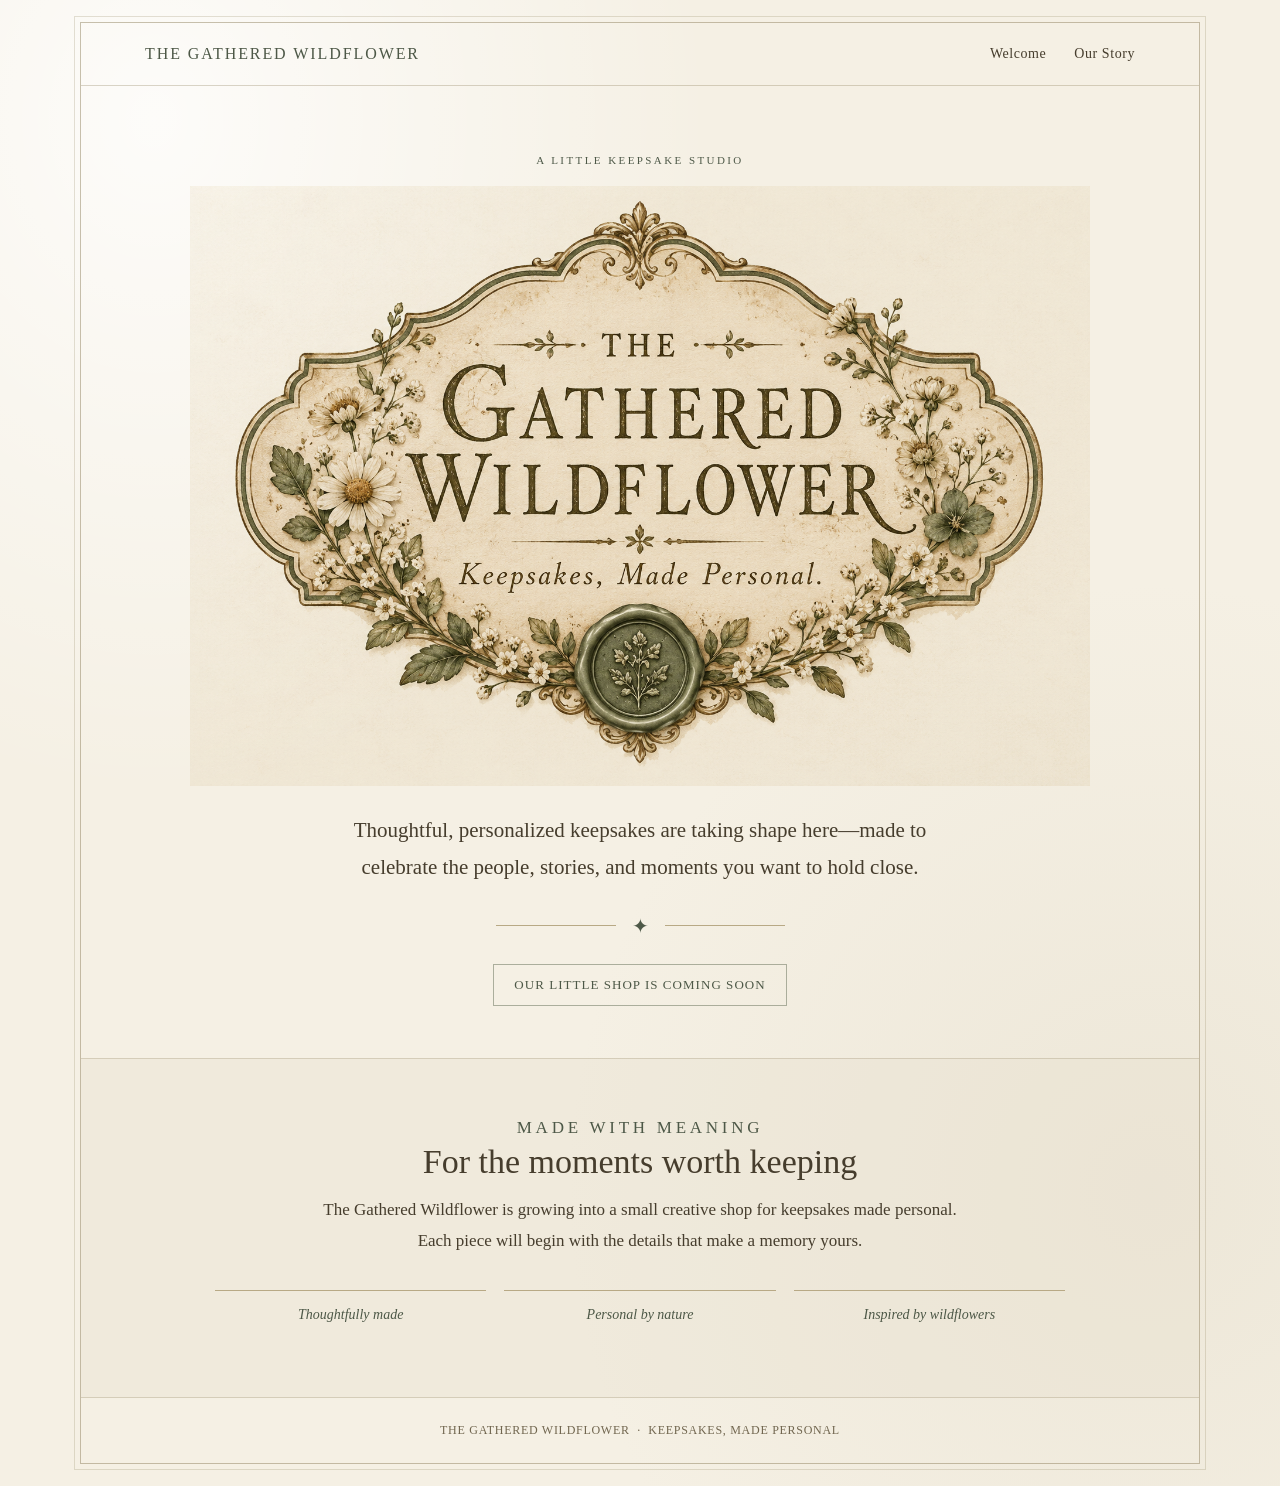
==== index.html @ 19c7254b "Add the homepage and main logo" ====
<!doctype html>
<html lang="en">
<head>
  <meta charset="utf-8">
  <meta name="viewport" content="width=device-width, initial-scale=1">
  <meta name="theme-color" content="#f5f0e4">
  <meta name="description" content="The Gathered Wildflower — personalized keepsakes, made with care for the moments worth keeping.">
  <title>The Gathered Wildflower | Keepsakes, Made Personal</title>
  <style>
    :root { --paper:#f5f0e4; --ink:#463d2d; --sage:#77806a; --sage-dark:#4d5847; --line:#b8a985; --pale:#e9e1d0; }
    * { box-sizing:border-box; }
    html { scroll-behavior:smooth; }
    body { margin:0; color:var(--ink); background:radial-gradient(ellipse at 12% 8%,rgba(255,255,255,.8),transparent 35%),radial-gradient(ellipse at 90% 80%,rgba(216,207,184,.28),transparent 36%),var(--paper); font-family:Georgia,'Times New Roman',serif; }
    .page { min-height:100vh; padding:22px; }
    .frame { position:relative; max-width:1120px; margin:0 auto; border:1px solid rgba(133,117,80,.45); outline:1px solid rgba(133,117,80,.22); outline-offset:5px; }
    header { display:flex; align-items:center; justify-content:space-between; gap:20px; padding:22px clamp(20px,5vw,64px); border-bottom:1px solid rgba(133,117,80,.3); }
    .wordmark { font-size:16px; letter-spacing:.12em; text-transform:uppercase; color:var(--sage-dark); text-decoration:none; }
    nav { display:flex; gap:28px; font-size:14px; letter-spacing:.04em; }
    nav a { color:var(--ink); text-decoration:none; }
    nav a:hover { color:var(--sage-dark); text-decoration:underline; text-underline-offset:4px; }
    main { overflow:hidden; }
    .hero { text-align:center; padding:clamp(34px,6vw,68px) clamp(18px,5vw,64px) 52px; }
    .eyebrow { margin:0 0 20px; color:var(--sage-dark); text-transform:uppercase; letter-spacing:.22em; font-size:11px; }
    .logo { display:block; width:min(100%,900px); height:auto; margin:0 auto; mix-blend-mode:multiply; }
    .intro { max-width:650px; margin:26px auto 0; font-size:clamp(17px,2vw,21px); line-height:1.75; }
    .divider { display:flex; align-items:center; justify-content:center; gap:16px; margin:28px auto 0; color:var(--sage-dark); font-size:20px; }
    .divider:before,.divider:after { content:''; width:min(120px,18vw); height:1px; background:var(--line); }
    .notice { display:inline-block; margin-top:26px; padding:12px 20px; border:1px solid rgba(119,128,106,.58); color:var(--sage-dark); font-size:13px; letter-spacing:.08em; text-transform:uppercase; }
    .story { background:rgba(232,224,207,.42); border-top:1px solid rgba(133,117,80,.25); border-bottom:1px solid rgba(133,117,80,.25); padding:54px 24px 58px; text-align:center; }
    .story h2 { margin:0 0 14px; font-size:clamp(25px,3vw,34px); font-weight:400; }
    .story p { max-width:660px; margin:0 auto; font-size:17px; line-height:1.8; }
    .values { display:grid; grid-template-columns:repeat(3,1fr); max-width:850px; margin:34px auto 0; gap:18px; }
    .value { padding:16px 12px; color:var(--sage-dark); border-top:1px solid var(--line); font-size:14px; font-style:italic; }
    footer { padding:25px 20px; text-align:center; color:#71664f; font-size:12px; letter-spacing:.06em; }
    @media(max-width:640px) { .page{padding:10px}.frame{outline-offset:3px} header{padding:17px 16px;flex-direction:column;gap:12px}nav{gap:20px;font-size:13px}.hero{padding:31px 14px 40px}.intro{font-size:17px}.story{padding:42px 20px}.values{grid-template-columns:1fr;gap:4px;margin-top:20px}.value{padding:11px} }
  </style>
</head>
<body>
  <div class="page"><div class="frame">
    <header>
      <a class="wordmark" href="#top">The Gathered Wildflower</a>
      <nav aria-label="Main navigation"><a href="#top">Welcome</a><a href="#story">Our Story</a></nav>
    </header>
    <main id="top">
      <section class="hero" aria-labelledby="welcome-title">
        <p class="eyebrow">A little keepsake studio</p>
        <img class="logo" src="main-logo.png" alt="The Gathered Wildflower — Keepsakes, Made Personal">
        <h1 id="welcome-title" style="position:absolute;width:1px;height:1px;padding:0;margin:-1px;overflow:hidden;clip:rect(0,0,0,0);white-space:nowrap;border:0">The Gathered Wildflower</h1>
        <p class="intro">Thoughtful, personalized keepsakes are taking shape here—made to celebrate the people, stories, and moments you want to hold close.</p>
        <div class="divider" aria-hidden="true">✦</div>
        <div class="notice">Our little shop is coming soon</div>
      </section>
      <section class="story" id="story">
        <p class="eyebrow">Made with meaning</p>
        <h2>For the moments worth keeping</h2>
        <p>The Gathered Wildflower is growing into a small creative shop for keepsakes made personal. Each piece will begin with the details that make a memory yours.</p>
        <div class="values" aria-label="Our values"><div class="value">Thoughtfully made</div><div class="value">Personal by nature</div><div class="value">Inspired by wildflowers</div></div>
      </section>
    </main>
    <footer>THE GATHERED WILDFLOWER &nbsp;·&nbsp; KEEPSAKES, MADE PERSONAL</footer>
  </div></div>
</body>
</html>
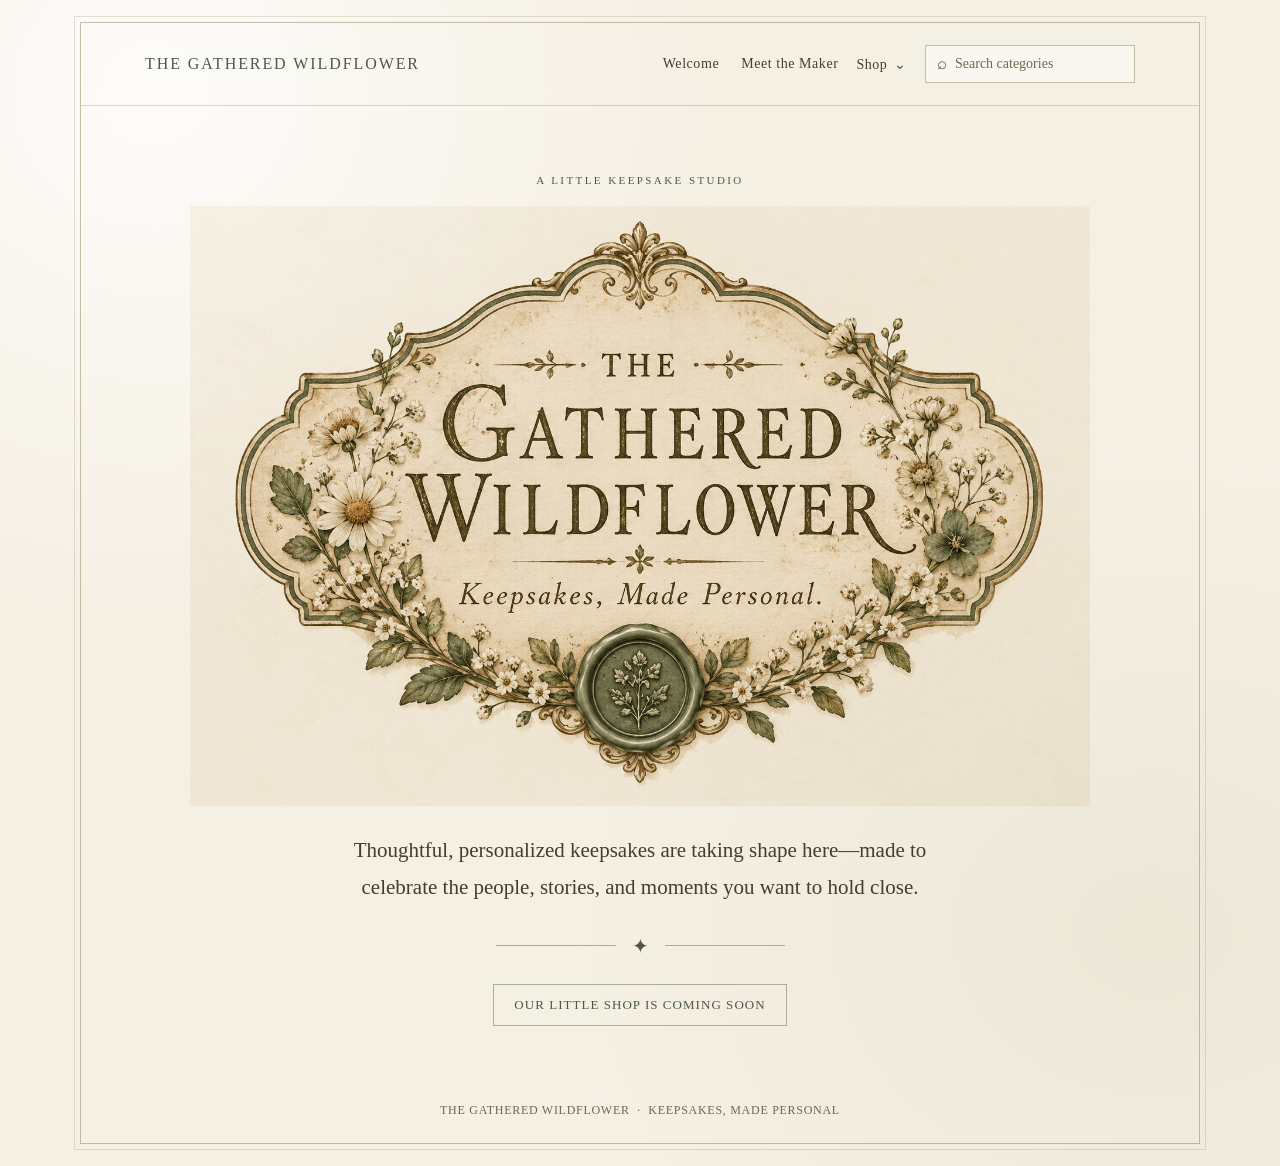
==== commit 90716073: "Add Meet the Maker page and shop navigation Move Taleese’s story to its own page, add the edited hea" ====
--- a/index.html
+++ b/index.html
@@ -6,40 +6,40 @@
   <meta name="theme-color" content="#f5f0e4">
   <meta name="description" content="The Gathered Wildflower — personalized keepsakes, made with care for the moments worth keeping.">
   <title>The Gathered Wildflower | Keepsakes, Made Personal</title>
-  <style>
-    :root { --paper:#f5f0e4; --ink:#463d2d; --sage:#77806a; --sage-dark:#4d5847; --line:#b8a985; --pale:#e9e1d0; }
-    * { box-sizing:border-box; }
-    html { scroll-behavior:smooth; }
-    body { margin:0; color:var(--ink); background:radial-gradient(ellipse at 12% 8%,rgba(255,255,255,.8),transparent 35%),radial-gradient(ellipse at 90% 80%,rgba(216,207,184,.28),transparent 36%),var(--paper); font-family:Georgia,'Times New Roman',serif; }
-    .page { min-height:100vh; padding:22px; }
-    .frame { position:relative; max-width:1120px; margin:0 auto; border:1px solid rgba(133,117,80,.45); outline:1px solid rgba(133,117,80,.22); outline-offset:5px; }
-    header { display:flex; align-items:center; justify-content:space-between; gap:20px; padding:22px clamp(20px,5vw,64px); border-bottom:1px solid rgba(133,117,80,.3); }
-    .wordmark { font-size:16px; letter-spacing:.12em; text-transform:uppercase; color:var(--sage-dark); text-decoration:none; }
-    nav { display:flex; gap:28px; font-size:14px; letter-spacing:.04em; }
-    nav a { color:var(--ink); text-decoration:none; }
-    nav a:hover { color:var(--sage-dark); text-decoration:underline; text-underline-offset:4px; }
-    main { overflow:hidden; }
-    .hero { text-align:center; padding:clamp(34px,6vw,68px) clamp(18px,5vw,64px) 52px; }
-    .eyebrow { margin:0 0 20px; color:var(--sage-dark); text-transform:uppercase; letter-spacing:.22em; font-size:11px; }
-    .logo { display:block; width:min(100%,900px); height:auto; margin:0 auto; mix-blend-mode:multiply; }
-    .intro { max-width:650px; margin:26px auto 0; font-size:clamp(17px,2vw,21px); line-height:1.75; }
-    .divider { display:flex; align-items:center; justify-content:center; gap:16px; margin:28px auto 0; color:var(--sage-dark); font-size:20px; }
-    .divider:before,.divider:after { content:''; width:min(120px,18vw); height:1px; background:var(--line); }
-    .notice { display:inline-block; margin-top:26px; padding:12px 20px; border:1px solid rgba(119,128,106,.58); color:var(--sage-dark); font-size:13px; letter-spacing:.08em; text-transform:uppercase; }
-    .story { background:rgba(232,224,207,.42); border-top:1px solid rgba(133,117,80,.25); border-bottom:1px solid rgba(133,117,80,.25); padding:54px 24px 58px; text-align:center; }
-    .story h2 { margin:0 0 14px; font-size:clamp(25px,3vw,34px); font-weight:400; }
-    .story p { max-width:660px; margin:0 auto; font-size:17px; line-height:1.8; }
-    .values { display:grid; grid-template-columns:repeat(3,1fr); max-width:850px; margin:34px auto 0; gap:18px; }
-    .value { padding:16px 12px; color:var(--sage-dark); border-top:1px solid var(--line); font-size:14px; font-style:italic; }
-    footer { padding:25px 20px; text-align:center; color:#71664f; font-size:12px; letter-spacing:.06em; }
-    @media(max-width:640px) { .page{padding:10px}.frame{outline-offset:3px} header{padding:17px 16px;flex-direction:column;gap:12px}nav{gap:20px;font-size:13px}.hero{padding:31px 14px 40px}.intro{font-size:17px}.story{padding:42px 20px}.values{grid-template-columns:1fr;gap:4px;margin-top:20px}.value{padding:11px} }
-  </style>
+  <link rel="stylesheet" href="styles.css">
 </head>
 <body>
   <div class="page"><div class="frame">
     <header>
       <a class="wordmark" href="#top">The Gathered Wildflower</a>
-      <nav aria-label="Main navigation"><a href="#top">Welcome</a><a href="#story">Our Story</a></nav>
+      <div class="header-tools">
+        <nav aria-label="Main navigation"><a href="#top">Welcome</a><a href="meet-the-maker.html">Meet the Maker</a></nav>
+        <details class="shop-menu" id="shop-menu">
+          <summary>Shop</summary>
+          <div class="shop-dropdown">
+            <div class="shop-groups" id="shop-groups">
+              <section class="shop-group">
+                <h2>Apparel</h2>
+                <ul><li class="shop-option">T-shirts</li><li class="shop-option">Hoodies</li><li class="shop-option">Sweatshirts</li><li class="shop-option">Long-sleeve T-shirts</li></ul>
+              </section>
+              <section class="shop-group">
+                <h2>Invitations</h2>
+                <ul><li class="shop-option">Printed</li><li class="shop-option">Digital</li></ul>
+              </section>
+              <section class="shop-group">
+                <h2>Bags</h2>
+                <ul><li class="shop-option">Backpacks</li><li class="shop-option">Totes</li></ul>
+              </section>
+              <section class="shop-group">
+                <h2>Stickers</h2>
+                <ul><li class="shop-option">Vinyl</li><li class="shop-option">Decals</li><li class="shop-option">Personal Stickers</li></ul>
+              </section>
+            </div>
+            <p class="no-results" id="no-results" aria-live="polite" hidden>No matching categories yet.</p>
+          </div>
+        </details>
+        <label class="search-box"><span aria-hidden="true">⌕</span><input id="shop-search" type="search" placeholder="Search categories" aria-label="Search shop categories"></label>
+      </div>
     </header>
     <main id="top">
       <section class="hero" aria-labelledby="welcome-title">
@@ -50,14 +50,9 @@
         <div class="divider" aria-hidden="true">✦</div>
         <div class="notice">Our little shop is coming soon</div>
       </section>
-      <section class="story" id="story">
-        <p class="eyebrow">Made with meaning</p>
-        <h2>For the moments worth keeping</h2>
-        <p>The Gathered Wildflower is growing into a small creative shop for keepsakes made personal. Each piece will begin with the details that make a memory yours.</p>
-        <div class="values" aria-label="Our values"><div class="value">Thoughtfully made</div><div class="value">Personal by nature</div><div class="value">Inspired by wildflowers</div></div>
-      </section>
     </main>
     <footer>THE GATHERED WILDFLOWER &nbsp;·&nbsp; KEEPSAKES, MADE PERSONAL</footer>
   </div></div>
+  <script src="site.js" defer></script>
 </body>
-</html>
+</html>
--- a/styles.css
+++ b/styles.css
@@ -0,0 +1,48 @@
+    :root { --paper:#f5f0e4; --ink:#463d2d; --sage:#77806a; --sage-dark:#4d5847; --line:#b8a985; --pale:#e9e1d0; }
+    * { box-sizing:border-box; }
+    html { scroll-behavior:smooth; }
+    body { margin:0; color:var(--ink); background:radial-gradient(ellipse at 12% 8%,rgba(255,255,255,.8),transparent 35%),radial-gradient(ellipse at 90% 80%,rgba(216,207,184,.28),transparent 36%),var(--paper); font-family:Georgia,'Times New Roman',serif; }
+    .page { min-height:100vh; padding:22px; }
+    .frame { position:relative; max-width:1120px; margin:0 auto; border:1px solid rgba(133,117,80,.45); outline:1px solid rgba(133,117,80,.22); outline-offset:5px; }
+    header { display:flex; align-items:center; justify-content:space-between; gap:20px; padding:22px clamp(20px,5vw,64px); border-bottom:1px solid rgba(133,117,80,.3); }
+    .wordmark { font-size:16px; letter-spacing:.12em; text-transform:uppercase; color:var(--sage-dark); text-decoration:none; }
+    .header-tools { position:relative; display:flex; align-items:center; justify-content:flex-end; gap:18px; }
+    nav { display:flex; align-items:center; gap:22px; font-size:14px; letter-spacing:.04em; }
+    nav a { color:var(--ink); text-decoration:none; }
+    nav a:hover { color:var(--sage-dark); text-decoration:underline; text-underline-offset:4px; }
+    .shop-menu { font-size:14px; letter-spacing:.04em; }
+    .shop-menu summary { list-style:none; cursor:pointer; color:var(--ink); }
+    .shop-menu summary::-webkit-details-marker { display:none; }
+    .shop-menu summary:after { content:'⌄'; display:inline-block; margin-left:7px; color:var(--sage-dark); transition:transform .18s ease; }
+    .shop-menu[open] summary:after { transform:rotate(180deg); }
+    .shop-dropdown { position:absolute; z-index:5; top:calc(100% + 16px); right:0; width:min(660px,calc(100vw - 40px)); padding:22px; border:1px solid rgba(133,117,80,.45); background:var(--paper); box-shadow:0 12px 28px rgba(70,61,45,.14); }
+    .shop-groups { display:grid; grid-template-columns:repeat(2,minmax(0,1fr)); gap:18px 28px; }
+    .shop-group h2 { margin:0 0 8px; color:var(--sage-dark); font-size:16px; font-weight:400; }
+    .shop-group ul { margin:0; padding:0; list-style:none; }
+    .shop-option { padding:4px 0; color:var(--ink); font-size:14px; line-height:1.5; }
+    .no-results { margin:14px 0 0; color:#71664f; font-size:14px; }
+    .search-box { display:flex; align-items:center; gap:8px; width:210px; padding:0 11px; border:1px solid rgba(133,117,80,.45); background:rgba(255,255,255,.45); color:var(--sage-dark); }
+    .search-box span { font-size:17px; }
+    .search-box input { width:100%; min-width:0; padding:10px 0; border:0; outline:0; background:transparent; color:var(--ink); font:14px Georgia,'Times New Roman',serif; }
+    .search-box input::placeholder { color:#71664f; opacity:1; }
+    main { overflow:hidden; }
+    .hero { text-align:center; padding:clamp(34px,6vw,68px) clamp(18px,5vw,64px) 52px; }
+    .eyebrow { margin:0 0 20px; color:var(--sage-dark); text-transform:uppercase; letter-spacing:.22em; font-size:11px; }
+    .logo { display:block; width:min(100%,900px); height:auto; margin:0 auto; mix-blend-mode:multiply; }
+    .intro { max-width:650px; margin:26px auto 0; font-size:clamp(17px,2vw,21px); line-height:1.75; }
+    .divider { display:flex; align-items:center; justify-content:center; gap:16px; margin:28px auto 0; color:var(--sage-dark); font-size:20px; }
+    .divider:before,.divider:after { content:''; width:min(120px,18vw); height:1px; background:var(--line); }
+    .notice { display:inline-block; margin-top:26px; padding:12px 20px; border:1px solid rgba(119,128,106,.58); color:var(--sage-dark); font-size:13px; letter-spacing:.08em; text-transform:uppercase; }
+    .story { background:rgba(232,224,207,.42); border-top:1px solid rgba(133,117,80,.25); border-bottom:1px solid rgba(133,117,80,.25); padding:54px 24px 58px; }
+    .story .eyebrow,.story h1 { text-align:center; }
+    .story h1 { margin:0 0 24px; font-size:clamp(25px,3vw,34px); font-weight:400; }
+    .maker-intro { display:grid; grid-template-columns:220px minmax(0,1fr); align-items:center; gap:30px; max-width:700px; margin:0 auto 30px; }
+    .maker-photo { display:block; width:100%; aspect-ratio:3/4; object-fit:cover; object-position:center 28%; border:1px solid rgba(133,117,80,.55); box-shadow:8px 8px 0 rgba(119,128,106,.14); }
+    .maker-lead { margin:0; font-size:20px; line-height:1.75; }
+    .story-copy { max-width:700px; margin:0 auto; }
+    .story-copy p { margin:0 0 18px; font-size:17px; line-height:1.8; }
+    .story-copy p:last-child { margin-bottom:0; }
+    .signature { color:var(--sage-dark); font-style:italic; }
+    footer { padding:25px 20px; text-align:center; color:#71664f; font-size:12px; letter-spacing:.06em; }
+    @media(max-width:900px) { header{flex-wrap:wrap}.header-tools{flex:1 1 100%;justify-content:center} }
+    @media(max-width:640px) { .page{padding:10px}.frame{outline-offset:3px} header{padding:17px 16px;flex-direction:column;gap:14px}.header-tools{width:100%;flex-wrap:wrap;gap:14px}nav{gap:18px;font-size:13px}.search-box{flex:1 1 180px;width:auto}.shop-dropdown{left:50%;right:auto;transform:translateX(-50%);padding:18px}.shop-groups{gap:16px}.shop-group h2{font-size:15px}.shop-option{font-size:13px}.hero{padding:31px 14px 40px}.intro{font-size:17px}.story{padding:42px 20px}.maker-intro{grid-template-columns:1fr;gap:22px}.maker-photo{width:min(220px,75%);margin:0 auto}.maker-lead{text-align:center} }
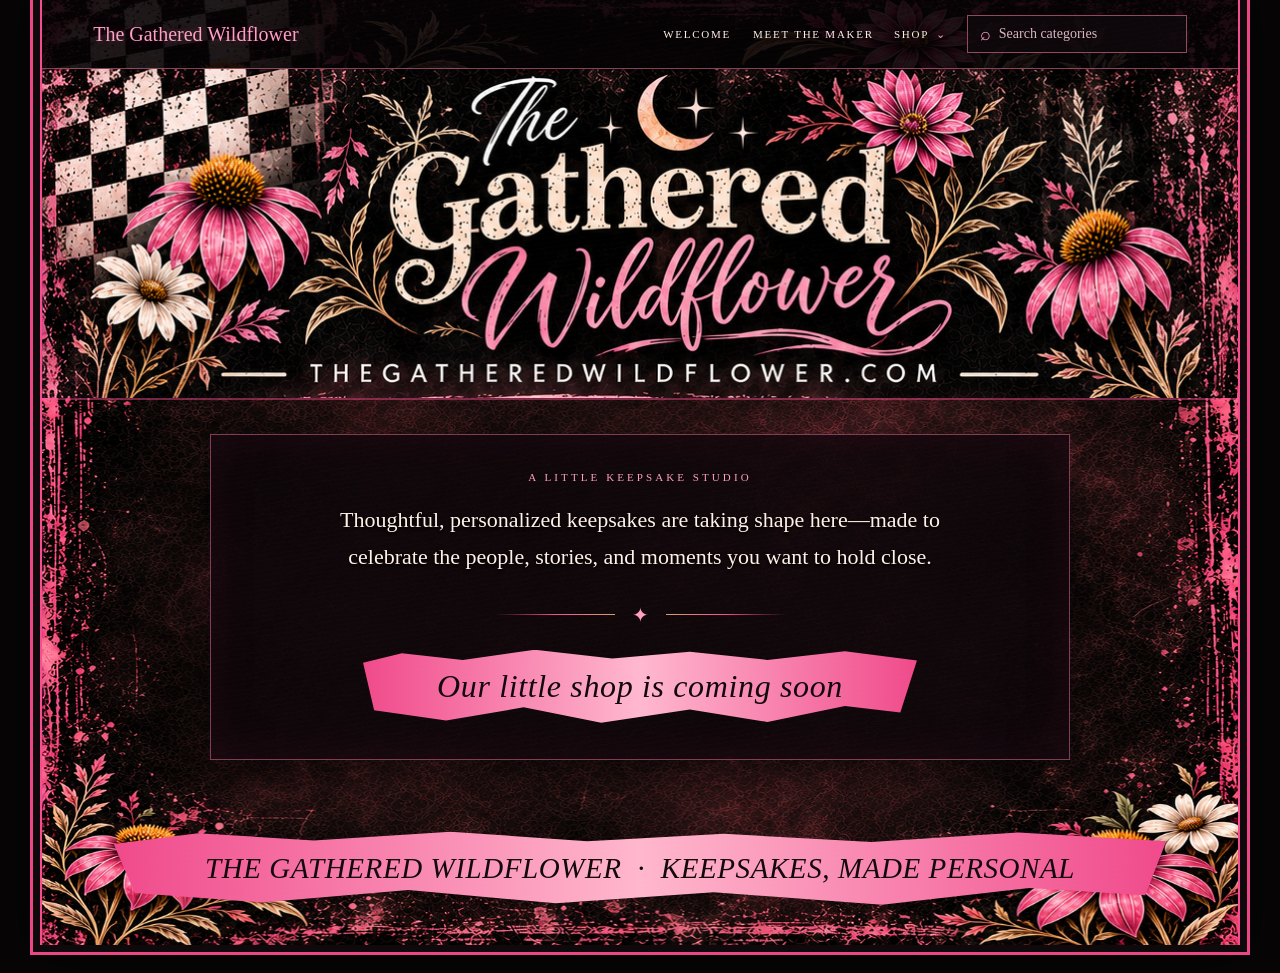
==== commit e26fc540: "Apply flyer-inspired redesign across the website Restyle the homepage and Meet the Maker page with t" ====
--- a/index.html
+++ b/index.html
@@ -3,7 +3,7 @@
 <head>
   <meta charset="utf-8">
   <meta name="viewport" content="width=device-width, initial-scale=1">
-  <meta name="theme-color" content="#f5f0e4">
+  <meta name="theme-color" content="#090608">
   <meta name="description" content="The Gathered Wildflower — personalized keepsakes, made with care for the moments worth keeping.">
   <title>The Gathered Wildflower | Keepsakes, Made Personal</title>
   <link rel="stylesheet" href="styles.css">
@@ -43,12 +43,14 @@
     </header>
     <main id="top">
       <section class="hero" aria-labelledby="welcome-title">
-        <p class="eyebrow">A little keepsake studio</p>
-        <img class="logo" src="main-logo.png" alt="The Gathered Wildflower — Keepsakes, Made Personal">
+        <img class="logo" src="flyer-wordmark.png" alt="The Gathered Wildflower — Keepsakes, Made Personal">
         <h1 id="welcome-title" style="position:absolute;width:1px;height:1px;padding:0;margin:-1px;overflow:hidden;clip:rect(0,0,0,0);white-space:nowrap;border:0">The Gathered Wildflower</h1>
-        <p class="intro">Thoughtful, personalized keepsakes are taking shape here—made to celebrate the people, stories, and moments you want to hold close.</p>
-        <div class="divider" aria-hidden="true">✦</div>
-        <div class="notice">Our little shop is coming soon</div>
+        <div class="hero-copy">
+          <p class="eyebrow">A little keepsake studio</p>
+          <p class="intro">Thoughtful, personalized keepsakes are taking shape here—made to celebrate the people, stories, and moments you want to hold close.</p>
+          <div class="divider" aria-hidden="true">✦</div>
+          <div class="notice">Our little shop is coming soon</div>
+        </div>
       </section>
     </main>
     <footer>THE GATHERED WILDFLOWER &nbsp;·&nbsp; KEEPSAKES, MADE PERSONAL</footer>
--- a/styles.css
+++ b/styles.css
@@ -1,48 +1,91 @@
-    :root { --paper:#f5f0e4; --ink:#463d2d; --sage:#77806a; --sage-dark:#4d5847; --line:#b8a985; --pale:#e9e1d0; }
-    * { box-sizing:border-box; }
-    html { scroll-behavior:smooth; }
-    body { margin:0; color:var(--ink); background:radial-gradient(ellipse at 12% 8%,rgba(255,255,255,.8),transparent 35%),radial-gradient(ellipse at 90% 80%,rgba(216,207,184,.28),transparent 36%),var(--paper); font-family:Georgia,'Times New Roman',serif; }
-    .page { min-height:100vh; padding:22px; }
-    .frame { position:relative; max-width:1120px; margin:0 auto; border:1px solid rgba(133,117,80,.45); outline:1px solid rgba(133,117,80,.22); outline-offset:5px; }
-    header { display:flex; align-items:center; justify-content:space-between; gap:20px; padding:22px clamp(20px,5vw,64px); border-bottom:1px solid rgba(133,117,80,.3); }
-    .wordmark { font-size:16px; letter-spacing:.12em; text-transform:uppercase; color:var(--sage-dark); text-decoration:none; }
-    .header-tools { position:relative; display:flex; align-items:center; justify-content:flex-end; gap:18px; }
-    nav { display:flex; align-items:center; gap:22px; font-size:14px; letter-spacing:.04em; }
-    nav a { color:var(--ink); text-decoration:none; }
-    nav a:hover { color:var(--sage-dark); text-decoration:underline; text-underline-offset:4px; }
-    .shop-menu { font-size:14px; letter-spacing:.04em; }
-    .shop-menu summary { list-style:none; cursor:pointer; color:var(--ink); }
-    .shop-menu summary::-webkit-details-marker { display:none; }
-    .shop-menu summary:after { content:'⌄'; display:inline-block; margin-left:7px; color:var(--sage-dark); transition:transform .18s ease; }
-    .shop-menu[open] summary:after { transform:rotate(180deg); }
-    .shop-dropdown { position:absolute; z-index:5; top:calc(100% + 16px); right:0; width:min(660px,calc(100vw - 40px)); padding:22px; border:1px solid rgba(133,117,80,.45); background:var(--paper); box-shadow:0 12px 28px rgba(70,61,45,.14); }
-    .shop-groups { display:grid; grid-template-columns:repeat(2,minmax(0,1fr)); gap:18px 28px; }
-    .shop-group h2 { margin:0 0 8px; color:var(--sage-dark); font-size:16px; font-weight:400; }
-    .shop-group ul { margin:0; padding:0; list-style:none; }
-    .shop-option { padding:4px 0; color:var(--ink); font-size:14px; line-height:1.5; }
-    .no-results { margin:14px 0 0; color:#71664f; font-size:14px; }
-    .search-box { display:flex; align-items:center; gap:8px; width:210px; padding:0 11px; border:1px solid rgba(133,117,80,.45); background:rgba(255,255,255,.45); color:var(--sage-dark); }
-    .search-box span { font-size:17px; }
-    .search-box input { width:100%; min-width:0; padding:10px 0; border:0; outline:0; background:transparent; color:var(--ink); font:14px Georgia,'Times New Roman',serif; }
-    .search-box input::placeholder { color:#71664f; opacity:1; }
-    main { overflow:hidden; }
-    .hero { text-align:center; padding:clamp(34px,6vw,68px) clamp(18px,5vw,64px) 52px; }
-    .eyebrow { margin:0 0 20px; color:var(--sage-dark); text-transform:uppercase; letter-spacing:.22em; font-size:11px; }
-    .logo { display:block; width:min(100%,900px); height:auto; margin:0 auto; mix-blend-mode:multiply; }
-    .intro { max-width:650px; margin:26px auto 0; font-size:clamp(17px,2vw,21px); line-height:1.75; }
-    .divider { display:flex; align-items:center; justify-content:center; gap:16px; margin:28px auto 0; color:var(--sage-dark); font-size:20px; }
-    .divider:before,.divider:after { content:''; width:min(120px,18vw); height:1px; background:var(--line); }
-    .notice { display:inline-block; margin-top:26px; padding:12px 20px; border:1px solid rgba(119,128,106,.58); color:var(--sage-dark); font-size:13px; letter-spacing:.08em; text-transform:uppercase; }
-    .story { background:rgba(232,224,207,.42); border-top:1px solid rgba(133,117,80,.25); border-bottom:1px solid rgba(133,117,80,.25); padding:54px 24px 58px; }
-    .story .eyebrow,.story h1 { text-align:center; }
-    .story h1 { margin:0 0 24px; font-size:clamp(25px,3vw,34px); font-weight:400; }
-    .maker-intro { display:grid; grid-template-columns:220px minmax(0,1fr); align-items:center; gap:30px; max-width:700px; margin:0 auto 30px; }
-    .maker-photo { display:block; width:100%; aspect-ratio:3/4; object-fit:cover; object-position:center 28%; border:1px solid rgba(133,117,80,.55); box-shadow:8px 8px 0 rgba(119,128,106,.14); }
-    .maker-lead { margin:0; font-size:20px; line-height:1.75; }
-    .story-copy { max-width:700px; margin:0 auto; }
-    .story-copy p { margin:0 0 18px; font-size:17px; line-height:1.8; }
-    .story-copy p:last-child { margin-bottom:0; }
-    .signature { color:var(--sage-dark); font-style:italic; }
-    footer { padding:25px 20px; text-align:center; color:#71664f; font-size:12px; letter-spacing:.06em; }
-    @media(max-width:900px) { header{flex-wrap:wrap}.header-tools{flex:1 1 100%;justify-content:center} }
-    @media(max-width:640px) { .page{padding:10px}.frame{outline-offset:3px} header{padding:17px 16px;flex-direction:column;gap:14px}.header-tools{width:100%;flex-wrap:wrap;gap:14px}nav{gap:18px;font-size:13px}.search-box{flex:1 1 180px;width:auto}.shop-dropdown{left:50%;right:auto;transform:translateX(-50%);padding:18px}.shop-groups{gap:16px}.shop-group h2{font-size:15px}.shop-option{font-size:13px}.hero{padding:31px 14px 40px}.intro{font-size:17px}.story{padding:42px 20px}.maker-intro{grid-template-columns:1fr;gap:22px}.maker-photo{width:min(220px,75%);margin:0 auto}.maker-lead{text-align:center} }
+:root {
+  --black:#090608;
+  --panel:rgba(13,6,10,.88);
+  --cream:#f8e4d6;
+  --pink:#f64d91;
+  --pink-light:#ff9fc1;
+  --gold:#d6a16a;
+  --line:rgba(255,126,174,.5);
+}
+* { box-sizing:border-box; }
+html { scroll-behavior:smooth; background:var(--black); }
+body { margin:0; color:var(--cream); background:radial-gradient(circle at 50% 10%,#3b1522,transparent 42%),#070506; font-family:Georgia,'Times New Roman',serif; }
+a { color:inherit; }
+.page { min-height:100vh; padding:0 18px 28px; }
+.frame { position:relative; max-width:1200px; min-height:100vh; margin:0 auto; overflow:hidden; border-inline:2px solid var(--pink); background:#10080c url('flyer-background.png') center/100% 100% no-repeat; box-shadow:0 0 0 7px #10090c,0 0 0 10px #ed4687,0 0 44px #000; }
+.frame:after { content:''; position:absolute; inset:0; z-index:20; pointer-events:none; opacity:.13; background:repeating-linear-gradient(172deg,rgba(255,255,255,.05) 0 1px,transparent 1px 5px); mix-blend-mode:screen; }
+header { position:relative; z-index:10; display:flex; align-items:center; justify-content:space-between; gap:20px; padding:15px clamp(20px,4vw,56px); border-bottom:1px solid var(--line); background:rgba(6,3,5,.9); }
+.wordmark { color:var(--pink-light); font-family:'Segoe Script','Brush Script MT',cursive; font-size:20px; text-decoration:none; text-shadow:0 0 10px rgba(246,77,145,.24); }
+.header-tools { position:relative; display:flex; align-items:center; justify-content:flex-end; gap:20px; }
+nav { display:flex; align-items:center; gap:22px; font-size:11px; letter-spacing:.16em; text-transform:uppercase; }
+nav a { color:#fff0e7; text-decoration:none; }
+nav a:hover,nav a[aria-current='page'] { color:var(--pink-light); }
+.shop-menu { font-size:11px; letter-spacing:.16em; text-transform:uppercase; }
+.shop-menu summary { list-style:none; cursor:pointer; color:#fff0e7; }
+.shop-menu summary::-webkit-details-marker { display:none; }
+.shop-menu summary:after { content:'⌄'; display:inline-block; margin-left:7px; color:var(--pink-light); transition:transform .18s ease; }
+.shop-menu[open] summary:after { transform:rotate(180deg); }
+.shop-dropdown { position:absolute; z-index:15; top:calc(100% + 17px); right:0; width:min(690px,calc(100vw - 40px)); padding:24px; border:1px solid rgba(255,118,168,.75); background:rgba(15,7,11,.98); box-shadow:0 14px 35px rgba(0,0,0,.7),inset 0 0 34px rgba(105,22,57,.2); }
+.shop-dropdown:before { content:''; position:absolute; inset:7px; pointer-events:none; border:1px solid rgba(255,168,199,.18); }
+.shop-groups { display:grid; grid-template-columns:repeat(2,minmax(0,1fr)); gap:22px 34px; }
+.shop-group h2 { margin:0 0 8px; color:var(--pink-light); font-family:'Segoe Script','Brush Script MT',cursive; font-size:22px; font-weight:400; text-transform:none; letter-spacing:0; }
+.shop-group ul { margin:0; padding:0; list-style:none; }
+.shop-option { padding:4px 0; color:#f8e4da; font-size:14px; line-height:1.5; text-transform:none; letter-spacing:.03em; }
+.no-results { margin:14px 0 0; color:#e9c4ce; font-size:14px; text-transform:none; letter-spacing:0; }
+.search-box { display:flex; align-items:center; gap:8px; width:220px; padding:0 12px; border:1px solid rgba(255,125,173,.55); background:rgba(16,8,12,.78); color:var(--pink-light); }
+.search-box span { font-size:18px; }
+.search-box input { width:100%; min-width:0; padding:10px 0; border:0; outline:0; background:transparent; color:#fff0e8; font:14px Georgia,'Times New Roman',serif; }
+.search-box input::placeholder { color:#d9b6c0; opacity:1; }
+main { position:relative; z-index:2; overflow:hidden; }
+.hero { text-align:center; padding:0 0 72px; }
+.logo { display:block; width:100%; height:auto; margin:0; border-bottom:2px solid rgba(246,77,145,.45); }
+.hero-copy { width:min(860px,calc(100% - 72px)); margin:34px auto 0; padding:36px clamp(20px,5vw,60px); border:1px solid rgba(255,126,174,.46); background:var(--panel); box-shadow:0 15px 38px rgba(0,0,0,.52),inset 0 0 46px rgba(108,23,58,.16); }
+.eyebrow { margin:0 0 18px; color:var(--pink-light); text-transform:uppercase; letter-spacing:.28em; font-size:11px; }
+.intro { max-width:680px; margin:0 auto; color:#fff0e8; font-size:clamp(17px,2vw,22px); line-height:1.7; text-shadow:0 2px 3px #000; }
+.divider { display:flex; align-items:center; justify-content:center; gap:17px; margin:27px auto 0; color:var(--pink-light); font-size:20px; }
+.divider:before,.divider:after { content:''; width:min(120px,18vw); height:1px; background:linear-gradient(90deg,transparent,var(--pink),var(--gold)); }
+.divider:after { transform:scaleX(-1); }
+.notice { position:relative; display:inline-block; margin-top:23px; padding:18px clamp(28px,7vw,74px); color:#12080d; background:linear-gradient(90deg,#f04a8b,#ffb8cf,#f04a8b); clip-path:polygon(0 18%,7% 5%,18% 14%,31% 0,45% 12%,59% 3%,73% 14%,87% 2%,100% 15%,97% 86%,87% 77%,73% 99%,59% 82%,43% 100%,29% 79%,15% 97%,2% 83%); font:italic clamp(20px,2.6vw,32px) 'Segoe Script','Brush Script MT',cursive; letter-spacing:.02em; text-transform:none; filter:drop-shadow(0 8px 9px rgba(0,0,0,.52)); }
+.story { width:min(920px,calc(100% - 76px)); margin:54px auto 85px; padding:48px clamp(24px,6vw,76px) 56px; border:1px solid rgba(255,126,174,.48); background:var(--panel); box-shadow:0 18px 44px rgba(0,0,0,.56),inset 0 0 50px rgba(112,25,61,.16); }
+.story .eyebrow,.story h1 { text-align:center; }
+.story h1 { margin:0 0 30px; color:var(--pink-light); font:400 clamp(38px,5vw,62px)/1 'Segoe Script','Brush Script MT',cursive; text-shadow:0 2px 0 #501329; }
+.maker-intro { display:grid; grid-template-columns:250px minmax(0,1fr); align-items:center; gap:40px; max-width:760px; margin:0 auto 34px; }
+.maker-photo { display:block; width:100%; aspect-ratio:3/4; object-fit:cover; object-position:center 28%; border:3px solid #f05a93; outline:1px solid #f7d6ca; outline-offset:6px; box-shadow:12px 12px 0 rgba(100,20,52,.5),0 16px 28px rgba(0,0,0,.5); }
+.maker-lead { margin:0; color:#fff0e8; font-size:22px; line-height:1.7; }
+.story-copy { max-width:760px; margin:0 auto; }
+.story-copy p { margin:0 0 20px; color:#f7e5dc; font-size:17px; line-height:1.82; }
+.story-copy p:last-child { margin-bottom:0; }
+.signature { color:var(--pink-light)!important; font:italic 21px/1.7 'Segoe Script','Brush Script MT',cursive; }
+footer { position:relative; z-index:2; width:88%; margin:0 auto 40px; padding:20px 22px; text-align:center; color:#13080d; background:linear-gradient(90deg,#f04a8b,#ffb7cd,#f04a8b); clip-path:polygon(0 17%,8% 2%,19% 12%,32% 0,45% 13%,58% 3%,72% 14%,86% 1%,100% 13%,98% 87%,87% 77%,73% 100%,57% 83%,42% 98%,28% 80%,14% 97%,2% 84%); font:italic clamp(18px,2.8vw,29px) 'Segoe Script','Brush Script MT',cursive; letter-spacing:.02em; }
+:focus-visible { outline:3px solid #ffb0cc; outline-offset:4px; }
+@media(max-width:920px) {
+  header { flex-wrap:wrap; }
+  .header-tools { flex:1 1 100%; justify-content:center; }
+}
+@media(max-width:680px) {
+  .page { padding:0 7px 16px; }
+  .frame { border-inline-width:1px; box-shadow:0 0 0 3px #10090c,0 0 0 5px #ed4687; background-size:100% 100%; }
+  header { padding:12px 14px 14px; flex-direction:column; gap:11px; }
+  .wordmark { font-size:18px; }
+  .header-tools { width:100%; flex-wrap:wrap; gap:13px; }
+  nav { gap:17px; font-size:10px; }
+  .shop-menu { font-size:10px; }
+  .search-box { flex:1 1 190px; width:auto; }
+  .shop-dropdown { left:50%; right:auto; transform:translateX(-50%); padding:20px 18px; }
+  .shop-groups { gap:18px; }
+  .shop-group h2 { font-size:20px; }
+  .shop-option { font-size:13px; }
+  .logo { min-height:171px; object-fit:cover; object-position:center; }
+  .hero { padding-bottom:48px; }
+  .hero-copy { width:calc(100% - 28px); margin-top:19px; padding:28px 16px; }
+  .intro { font-size:16px; }
+  .notice { padding:15px 26px; font-size:21px; }
+  .story { width:calc(100% - 28px); margin:36px auto 48px; padding:38px 19px 42px; }
+  .story h1 { font-size:43px; }
+  .maker-intro { grid-template-columns:1fr; gap:26px; }
+  .maker-photo { width:min(235px,72%); margin:0 auto; }
+  .maker-lead { text-align:center; font-size:19px; }
+  .story-copy p { font-size:16px; line-height:1.75; }
+  footer { width:94%; padding-block:24px; font-size:16px; line-height:1.35; }
+}
+@media(prefers-reduced-motion:reduce) { html { scroll-behavior:auto; } }
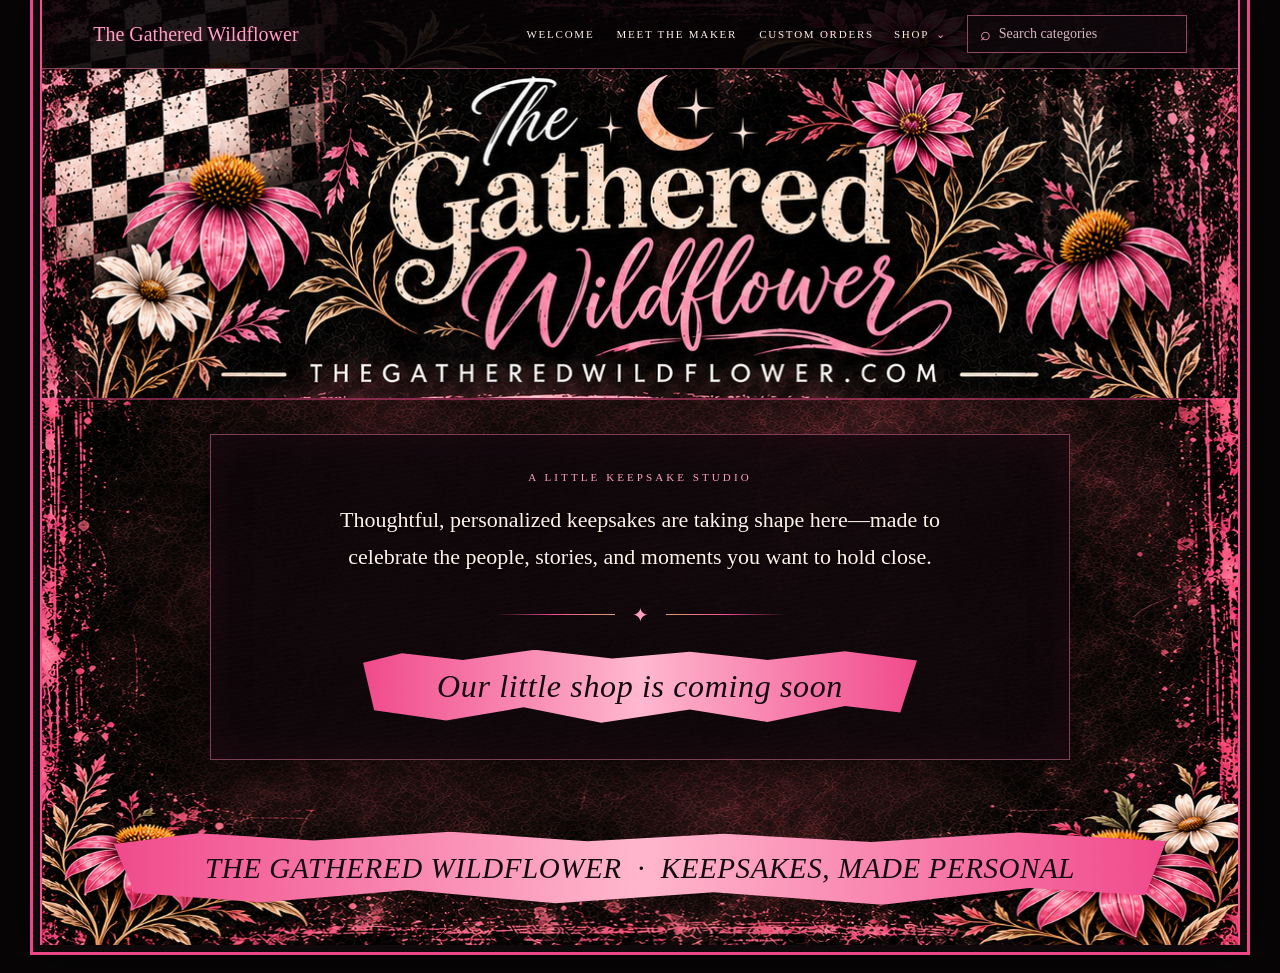
==== commit bcc7fef2: "Add custom order request form Add a branded custom-order page with contact fields, unlimited request" ====
--- a/index.html
+++ b/index.html
@@ -6,14 +6,14 @@
   <meta name="theme-color" content="#090608">
   <meta name="description" content="The Gathered Wildflower — personalized keepsakes, made with care for the moments worth keeping.">
   <title>The Gathered Wildflower | Keepsakes, Made Personal</title>
-  <link rel="stylesheet" href="styles.css">
+  <link rel="stylesheet" href="styles.css?v=flyer-redesign-1">
 </head>
 <body>
   <div class="page"><div class="frame">
     <header>
       <a class="wordmark" href="#top">The Gathered Wildflower</a>
       <div class="header-tools">
-        <nav aria-label="Main navigation"><a href="#top">Welcome</a><a href="meet-the-maker.html">Meet the Maker</a></nav>
+        <nav aria-label="Main navigation"><a href="#top">Welcome</a><a href="meet-the-maker.html">Meet the Maker</a><a href="custom-orders.html">Custom Orders</a></nav>
         <details class="shop-menu" id="shop-menu">
           <summary>Shop</summary>
           <div class="shop-dropdown">
--- a/styles.css
+++ b/styles.css
@@ -56,6 +56,41 @@
 .story-copy p { margin:0 0 20px; color:#f7e5dc; font-size:17px; line-height:1.82; }
 .story-copy p:last-child { margin-bottom:0; }
 .signature { color:var(--pink-light)!important; font:italic 21px/1.7 'Segoe Script','Brush Script MT',cursive; }
+.order-page { width:min(980px,calc(100% - 76px)); margin:54px auto 85px; }
+.order-intro,.order-form-panel,.thank-you-panel { position:relative; border:1px solid rgba(255,126,174,.5); background:var(--panel); box-shadow:0 18px 44px rgba(0,0,0,.56),inset 0 0 50px rgba(112,25,61,.16); }
+.order-intro { margin-bottom:28px; padding:46px clamp(24px,6vw,70px); text-align:center; }
+.order-intro:before,.order-form-panel:before,.thank-you-panel:before { content:''; position:absolute; inset:8px; pointer-events:none; border:1px solid rgba(255,167,199,.12); }
+.order-intro h1,.thank-you-panel h1 { margin:0 0 22px; color:var(--pink-light); font:400 clamp(42px,6vw,70px)/1 'Segoe Script','Brush Script MT',cursive; text-shadow:0 2px 0 #501329; }
+.order-intro .intro { max-width:790px; }
+.order-note { max-width:760px; margin:22px auto 0; color:#f7d8dd; font-size:16px; line-height:1.7; }
+.product-cloud { display:flex; flex-wrap:wrap; justify-content:center; gap:9px; max-width:820px; margin:28px auto 0; }
+.product-cloud span { padding:7px 12px; border:1px solid rgba(255,133,178,.42); background:rgba(53,13,30,.68); color:#ffe9e1; font-size:13px; line-height:1.25; }
+.order-form-panel { padding:46px clamp(24px,6vw,70px) 54px; }
+.form-heading { position:relative; margin:0 0 28px; text-align:center; }
+.form-heading h2 { margin:0 0 10px; color:var(--pink-light); font:400 clamp(30px,4vw,45px)/1.2 'Segoe Script','Brush Script MT',cursive; }
+.form-heading p { margin:0; color:#f1ced4; font-size:15px; line-height:1.6; }
+.order-form { position:relative; display:grid; grid-template-columns:repeat(2,minmax(0,1fr)); gap:22px; }
+.form-field { display:flex; flex-direction:column; gap:8px; }
+.form-field.full { grid-column:1/-1; }
+.form-field label,.field-label { color:#ffd8e3; font-size:12px; font-weight:700; letter-spacing:.14em; text-transform:uppercase; }
+.required { color:var(--pink-light); }
+.form-field input,.form-field textarea { width:100%; border:1px solid rgba(255,133,178,.55); border-radius:0; background:rgba(8,4,6,.82); color:#fff3ea; font:16px/1.5 Georgia,'Times New Roman',serif; box-shadow:inset 0 0 20px rgba(105,22,57,.13); }
+.form-field input { min-height:48px; padding:11px 13px; }
+.form-field textarea { min-height:230px; padding:14px; resize:vertical; }
+.form-field input::placeholder,.form-field textarea::placeholder { color:#cfaeb7; opacity:1; }
+.form-help { margin:0; color:#d9bac2; font-size:13px; line-height:1.55; }
+.upload-box { padding:24px; border:1px dashed rgba(255,146,187,.75); background:rgba(35,9,20,.56); text-align:center; }
+.upload-box input[type='file'] { min-height:0; padding:12px; cursor:pointer; }
+.selected-files { margin:10px 0 0; color:#f5d6df; font-size:14px; }
+.privacy-note { grid-column:1/-1; margin:0; padding:15px 17px; border-left:3px solid var(--pink); background:rgba(64,15,35,.48); color:#ead0d6; font-size:13px; line-height:1.65; }
+.form-actions { grid-column:1/-1; text-align:center; }
+.submit-order { min-width:240px; padding:15px 28px; border:1px solid #ffd2df; background:linear-gradient(90deg,#ec3f82,#ff9fbe,#ec3f82); color:#17090f; cursor:pointer; font:italic 22px 'Segoe Script','Brush Script MT',cursive; box-shadow:0 10px 25px rgba(0,0,0,.4); }
+.submit-order:hover { filter:brightness(1.08); transform:translateY(-1px); }
+.form-fine-print { margin:12px 0 0; color:#cdaeb7; font-size:12px; }
+.thank-you-wrap { width:min(820px,calc(100% - 76px)); margin:80px auto 100px; }
+.thank-you-panel { padding:70px clamp(24px,7vw,80px); text-align:center; }
+.thank-you-panel p { max-width:630px; margin:0 auto 28px; color:#fff0e8; font-size:18px; line-height:1.75; }
+.return-link { display:inline-block; padding:13px 24px; border:1px solid var(--pink-light); color:#ffd7e4; text-decoration:none; text-transform:uppercase; letter-spacing:.13em; font-size:12px; }
 footer { position:relative; z-index:2; width:88%; margin:0 auto 40px; padding:20px 22px; text-align:center; color:#13080d; background:linear-gradient(90deg,#f04a8b,#ffb7cd,#f04a8b); clip-path:polygon(0 17%,8% 2%,19% 12%,32% 0,45% 13%,58% 3%,72% 14%,86% 1%,100% 13%,98% 87%,87% 77%,73% 100%,57% 83%,42% 98%,28% 80%,14% 97%,2% 84%); font:italic clamp(18px,2.8vw,29px) 'Segoe Script','Brush Script MT',cursive; letter-spacing:.02em; }
 :focus-visible { outline:3px solid #ffb0cc; outline-offset:4px; }
 @media(max-width:920px) {
@@ -86,6 +121,14 @@
   .maker-photo { width:min(235px,72%); margin:0 auto; }
   .maker-lead { text-align:center; font-size:19px; }
   .story-copy p { font-size:16px; line-height:1.75; }
+  .order-page { width:calc(100% - 28px); margin:36px auto 48px; }
+  .order-intro,.order-form-panel { padding:36px 18px 40px; }
+  .order-intro h1 { font-size:45px; }
+  .order-form { grid-template-columns:1fr; gap:18px; }
+  .form-field.full,.privacy-note,.form-actions { grid-column:auto; }
+  .upload-box { padding:18px 12px; }
+  .thank-you-wrap { width:calc(100% - 28px); margin:48px auto 65px; }
+  .thank-you-panel { padding:52px 20px; }
   footer { width:94%; padding-block:24px; font-size:16px; line-height:1.35; }
 }
 @media(prefers-reduced-motion:reduce) { html { scroll-behavior:auto; } }
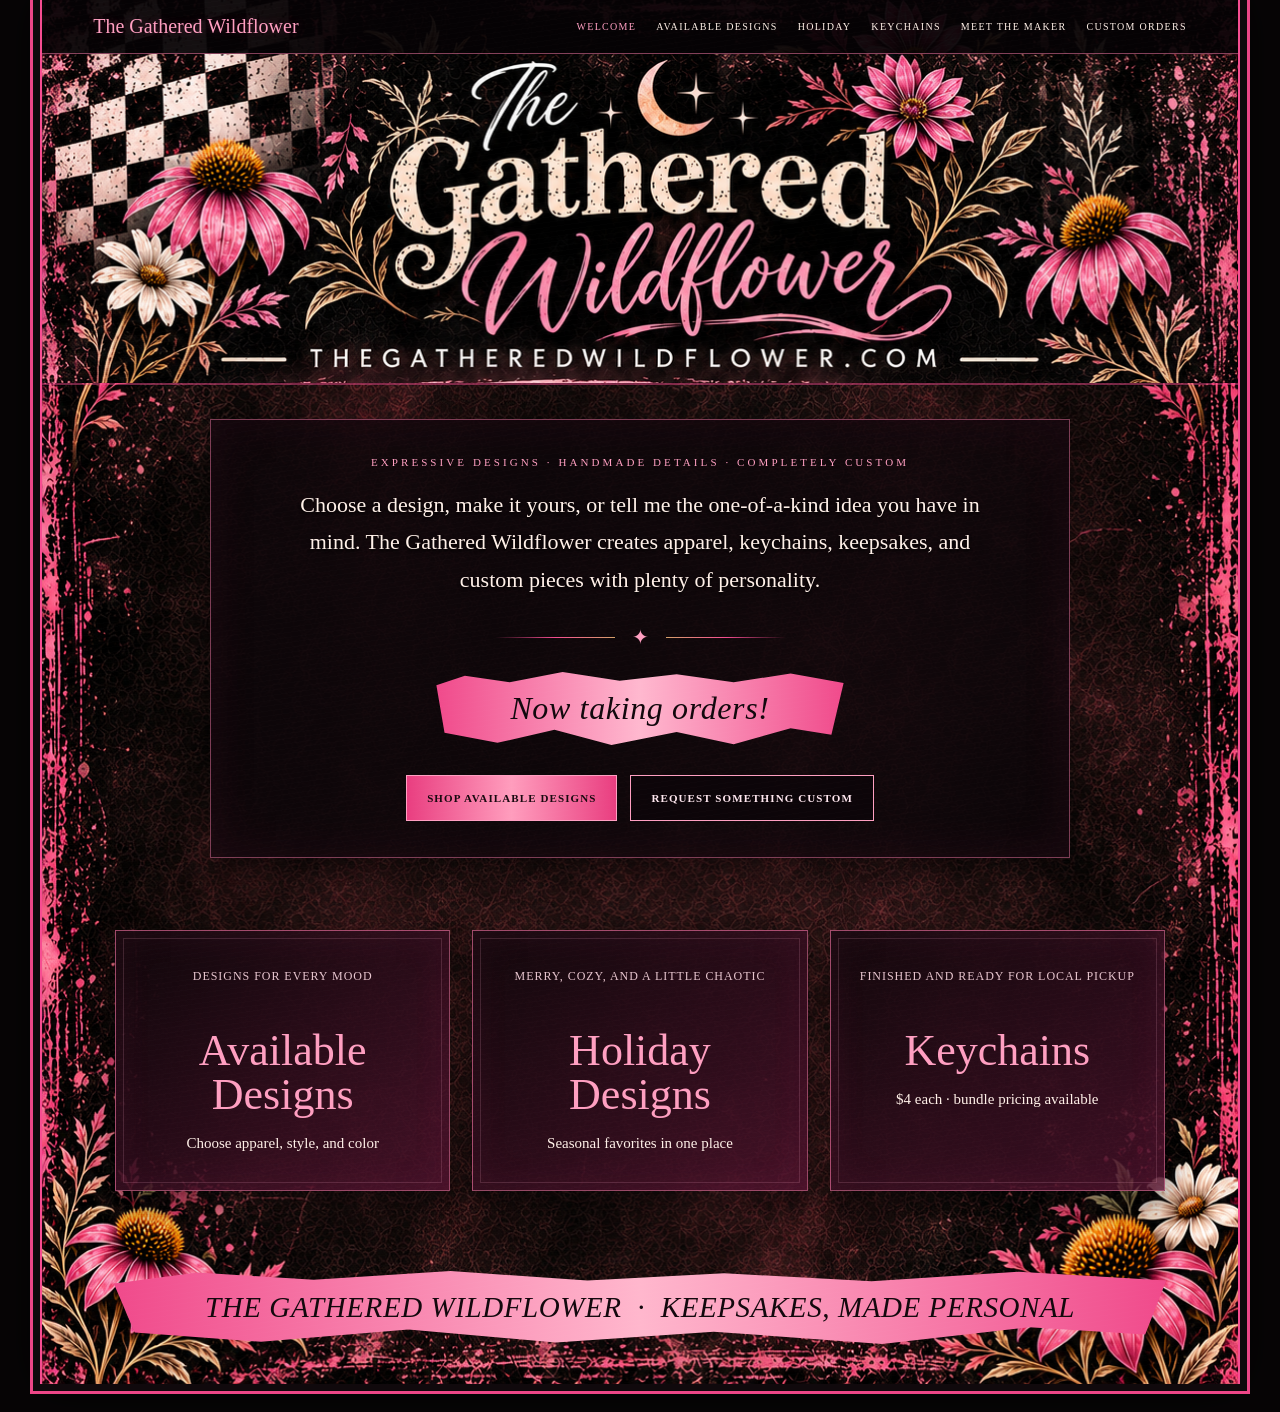
==== commit 9dfc762f: "Add individual design catalog and keychain listings" ====
--- a/index.html
+++ b/index.html
@@ -4,57 +4,46 @@
   <meta charset="utf-8">
   <meta name="viewport" content="width=device-width, initial-scale=1">
   <meta name="theme-color" content="#090608">
-  <meta name="description" content="The Gathered Wildflower — personalized keepsakes, made with care for the moments worth keeping.">
+  <meta name="description" content="The Gathered Wildflower — expressive apparel designs, handmade keychains, and completely custom keepsakes.">
   <title>The Gathered Wildflower | Keepsakes, Made Personal</title>
-  <link rel="stylesheet" href="styles.css?v=flyer-redesign-1">
+  <link rel="stylesheet" href="styles.css?v=catalog-1">
 </head>
 <body>
   <div class="page"><div class="frame">
     <header>
-      <a class="wordmark" href="#top">The Gathered Wildflower</a>
-      <div class="header-tools">
-        <nav aria-label="Main navigation"><a href="#top">Welcome</a><a href="meet-the-maker.html">Meet the Maker</a><a href="custom-orders.html">Custom Orders</a></nav>
-        <details class="shop-menu" id="shop-menu">
-          <summary>Shop</summary>
-          <div class="shop-dropdown">
-            <div class="shop-groups" id="shop-groups">
-              <section class="shop-group">
-                <h2>Apparel</h2>
-                <ul><li class="shop-option">T-shirts</li><li class="shop-option">Hoodies</li><li class="shop-option">Sweatshirts</li><li class="shop-option">Long-sleeve T-shirts</li></ul>
-              </section>
-              <section class="shop-group">
-                <h2>Invitations</h2>
-                <ul><li class="shop-option">Printed</li><li class="shop-option">Digital</li></ul>
-              </section>
-              <section class="shop-group">
-                <h2>Bags</h2>
-                <ul><li class="shop-option">Backpacks</li><li class="shop-option">Totes</li></ul>
-              </section>
-              <section class="shop-group">
-                <h2>Stickers</h2>
-                <ul><li class="shop-option">Vinyl</li><li class="shop-option">Decals</li><li class="shop-option">Personal Stickers</li></ul>
-              </section>
-            </div>
-            <p class="no-results" id="no-results" aria-live="polite" hidden>No matching categories yet.</p>
-          </div>
-        </details>
-        <label class="search-box"><span aria-hidden="true">⌕</span><input id="shop-search" type="search" placeholder="Search categories" aria-label="Search shop categories"></label>
-      </div>
+      <a class="wordmark" href="index.html">The Gathered Wildflower</a>
+      <nav aria-label="Main navigation">
+        <a href="index.html" aria-current="page">Welcome</a>
+        <a href="available-designs.html">Available Designs</a>
+        <a href="holiday.html">Holiday</a>
+        <a href="keychains.html">Keychains</a>
+        <a href="meet-the-maker.html">Meet the Maker</a>
+        <a href="custom-orders.html">Custom Orders</a>
+      </nav>
     </header>
     <main id="top">
       <section class="hero" aria-labelledby="welcome-title">
         <img class="logo" src="flyer-wordmark.png" alt="The Gathered Wildflower — Keepsakes, Made Personal">
-        <h1 id="welcome-title" style="position:absolute;width:1px;height:1px;padding:0;margin:-1px;overflow:hidden;clip:rect(0,0,0,0);white-space:nowrap;border:0">The Gathered Wildflower</h1>
+        <h1 id="welcome-title" class="sr-only">The Gathered Wildflower</h1>
         <div class="hero-copy">
-          <p class="eyebrow">A little keepsake studio</p>
-          <p class="intro">Thoughtful, personalized keepsakes are taking shape here—made to celebrate the people, stories, and moments you want to hold close.</p>
+          <p class="eyebrow">Expressive designs · handmade details · completely custom</p>
+          <p class="intro">Choose a design, make it yours, or tell me the one-of-a-kind idea you have in mind. The Gathered Wildflower creates apparel, keychains, keepsakes, and custom pieces with plenty of personality.</p>
           <div class="divider" aria-hidden="true">✦</div>
-          <div class="notice">Our little shop is coming soon</div>
+          <div class="notice">Now taking orders!</div>
+          <div class="home-actions">
+            <a class="primary-action" href="available-designs.html">Shop Available Designs</a>
+            <a class="secondary-action" href="custom-orders.html">Request Something Custom</a>
+          </div>
         </div>
+      </section>
+      <section class="home-choices" aria-label="Shop The Gathered Wildflower">
+        <a class="choice-card" href="available-designs.html"><span>Designs for every mood</span><strong>Available Designs</strong><small>Choose apparel, style, and color</small></a>
+        <a class="choice-card holiday-choice" href="holiday.html"><span>Merry, cozy, and a little chaotic</span><strong>Holiday Designs</strong><small>Seasonal favorites in one place</small></a>
+        <a class="choice-card keychain-choice" href="keychains.html"><span>Finished and ready for local pickup</span><strong>Keychains</strong><small>$4 each · bundle pricing available</small></a>
       </section>
     </main>
     <footer>THE GATHERED WILDFLOWER &nbsp;·&nbsp; KEEPSAKES, MADE PERSONAL</footer>
   </div></div>
-  <script src="site.js" defer></script>
+  <script src="site.js?v=catalog-1" defer></script>
 </body>
 </html>
--- a/styles.css
+++ b/styles.css
@@ -14,10 +14,10 @@
 .page { min-height:100vh; padding:0 18px 28px; }
 .frame { position:relative; max-width:1200px; min-height:100vh; margin:0 auto; overflow:hidden; border-inline:2px solid var(--pink); background:#10080c url('flyer-background.png') center/100% 100% no-repeat; box-shadow:0 0 0 7px #10090c,0 0 0 10px #ed4687,0 0 44px #000; }
 .frame:after { content:''; position:absolute; inset:0; z-index:20; pointer-events:none; opacity:.13; background:repeating-linear-gradient(172deg,rgba(255,255,255,.05) 0 1px,transparent 1px 5px); mix-blend-mode:screen; }
-header { position:relative; z-index:10; display:flex; align-items:center; justify-content:space-between; gap:20px; padding:15px clamp(20px,4vw,56px); border-bottom:1px solid var(--line); background:rgba(6,3,5,.9); }
+header { position:relative; z-index:10; display:flex; align-items:center; justify-content:space-between; gap:20px; padding:15px clamp(20px,4vw,56px); border-bottom:1px solid var(--line); background:rgba(6,3,5,.94); }
 .wordmark { color:var(--pink-light); font-family:'Segoe Script','Brush Script MT',cursive; font-size:20px; text-decoration:none; text-shadow:0 0 10px rgba(246,77,145,.24); }
 .header-tools { position:relative; display:flex; align-items:center; justify-content:flex-end; gap:20px; }
-nav { display:flex; align-items:center; gap:22px; font-size:11px; letter-spacing:.16em; text-transform:uppercase; }
+nav { display:flex; flex-wrap:wrap; align-items:center; justify-content:flex-end; gap:12px 20px; font-size:10px; letter-spacing:.13em; text-transform:uppercase; }
 nav a { color:#fff0e7; text-decoration:none; }
 nav a:hover,nav a[aria-current='page'] { color:var(--pink-light); }
 .shop-menu { font-size:11px; letter-spacing:.16em; text-transform:uppercase; }
@@ -92,10 +92,73 @@
 .thank-you-panel p { max-width:630px; margin:0 auto 28px; color:#fff0e8; font-size:18px; line-height:1.75; }
 .return-link { display:inline-block; padding:13px 24px; border:1px solid var(--pink-light); color:#ffd7e4; text-decoration:none; text-transform:uppercase; letter-spacing:.13em; font-size:12px; }
 footer { position:relative; z-index:2; width:88%; margin:0 auto 40px; padding:20px 22px; text-align:center; color:#13080d; background:linear-gradient(90deg,#f04a8b,#ffb7cd,#f04a8b); clip-path:polygon(0 17%,8% 2%,19% 12%,32% 0,45% 13%,58% 3%,72% 14%,86% 1%,100% 13%,98% 87%,87% 77%,73% 100%,57% 83%,42% 98%,28% 80%,14% 97%,2% 84%); font:italic clamp(18px,2.8vw,29px) 'Segoe Script','Brush Script MT',cursive; letter-spacing:.02em; }
+.sr-only { position:absolute!important; width:1px!important; height:1px!important; padding:0!important; margin:-1px!important; overflow:hidden!important; clip:rect(0,0,0,0)!important; white-space:nowrap!important; border:0!important; }
+.home-actions { display:flex; flex-wrap:wrap; justify-content:center; gap:13px; margin-top:30px; }
+.primary-action,.secondary-action,.order-design,.keychain-order { display:inline-flex; align-items:center; justify-content:center; min-height:46px; padding:12px 20px; border:1px solid var(--pink-light); text-decoration:none; text-transform:uppercase; letter-spacing:.1em; font-size:11px; font-weight:700; }
+.primary-action,.order-design,.keychain-order { background:linear-gradient(90deg,#e93e80,#ff9dbd,#e93e80); color:#18090f; }
+.secondary-action { background:rgba(11,5,8,.75); color:#ffe7ef; }
+.home-choices { display:grid; grid-template-columns:repeat(3,minmax(0,1fr)); gap:22px; width:min(1050px,calc(100% - 72px)); margin:0 auto 80px; }
+.choice-card { position:relative; min-height:230px; padding:38px 24px; overflow:hidden; border:1px solid rgba(255,126,174,.55); background:linear-gradient(145deg,rgba(16,7,11,.95),rgba(74,17,43,.82)); box-shadow:0 15px 30px rgba(0,0,0,.48),inset 0 0 38px rgba(236,63,130,.09); text-align:center; text-decoration:none; }
+.choice-card:before,.catalog-card:before,.product-detail:before { content:''; position:absolute; inset:7px; pointer-events:none; border:1px solid rgba(255,174,203,.16); }
+.choice-card span { display:block; min-height:36px; color:#e7c5ce; font-size:12px; letter-spacing:.08em; text-transform:uppercase; }
+.choice-card strong { display:block; margin:24px 0 17px; color:var(--pink-light); font:400 clamp(30px,3.6vw,44px)/1 'Segoe Script','Brush Script MT',cursive; }
+.choice-card small { color:#fff0e8; font-size:15px; }
+.choice-card:hover,.catalog-card:hover { transform:translateY(-3px); border-color:var(--pink-light); }
+.catalog-page { position:relative; z-index:2; width:min(1100px,calc(100% - 56px)); margin:48px auto 80px; }
+.catalog-intro { margin-bottom:34px; padding:40px clamp(20px,5vw,58px); border:1px solid rgba(255,126,174,.5); background:var(--panel); box-shadow:0 16px 40px rgba(0,0,0,.5); text-align:center; }
+.catalog-intro h1 { margin:0 0 18px; color:var(--pink-light); font:400 clamp(42px,6vw,72px)/1 'Segoe Script','Brush Script MT',cursive; text-shadow:0 2px 0 #501329; }
+.catalog-intro>p:last-of-type { max-width:760px; margin:0 auto; color:#fae7df; font-size:17px; line-height:1.65; }
+.catalog-search { display:block; width:min(520px,100%); margin:28px auto 0; text-align:left; }
+.catalog-search span { display:block; margin:0 0 7px; color:#ffd7e3; font-size:11px; letter-spacing:.14em; text-transform:uppercase; }
+.catalog-search input { width:100%; min-height:48px; padding:11px 14px; border:1px solid rgba(255,133,178,.55); background:rgba(7,4,6,.86); color:#fff3ea; font:16px Georgia,'Times New Roman',serif; }
+.catalog-grid { display:grid; grid-template-columns:repeat(3,minmax(0,1fr)); gap:24px; }
+.catalog-card { position:relative; display:flex; flex-direction:column; min-width:0; overflow:hidden; border:1px solid rgba(255,126,174,.48); background:rgba(14,7,10,.94); box-shadow:0 13px 30px rgba(0,0,0,.52); transition:transform .18s ease,border-color .18s ease; }
+.catalog-card-image { position:relative; aspect-ratio:1/1; overflow:hidden; background:#170d12; }
+.catalog-card-image img { width:100%; height:100%; object-fit:cover; display:block; }
+.catalog-card-body { display:flex; flex:1; flex-direction:column; padding:20px; }
+.catalog-card-category { margin:0 0 8px; color:var(--pink-light); font-size:10px; letter-spacing:.16em; text-transform:uppercase; }
+.catalog-card h2 { margin:0; color:#fff0e8; font-size:19px; line-height:1.35; font-weight:400; }
+.catalog-card-meta { margin:12px 0 0; color:#d9bac3; font-size:13px; line-height:1.5; }
+.catalog-card-link { position:absolute; inset:0; z-index:2; }
+.catalog-card-link:focus-visible { outline:3px solid #fff; outline-offset:-6px; }
+.catalog-empty { padding:30px; text-align:center; color:#f7dbe2; }
+.keychain-grid .catalog-card-image { aspect-ratio:3/4; }
+.keychain-grid .catalog-card-image img { object-fit:cover; }
+.keychain-price { margin-top:auto; padding-top:18px; color:#fff; font-size:16px; line-height:1.6; }
+.keychain-price strong { color:var(--pink-light); font-size:21px; }
+.keychain-order { position:relative; z-index:3; margin-top:15px; }
+.product-page { position:relative; z-index:2; width:min(1060px,calc(100% - 56px)); margin:48px auto 80px; }
+.back-link { display:inline-block; margin:0 0 22px; color:#ffd4e1; text-decoration:none; text-transform:uppercase; letter-spacing:.12em; font-size:11px; }
+.product-detail { position:relative; display:grid; grid-template-columns:minmax(320px,1.05fr) minmax(300px,.95fr); gap:44px; padding:44px; border:1px solid rgba(255,126,174,.52); background:var(--panel); box-shadow:0 18px 44px rgba(0,0,0,.58); }
+.product-gallery { position:relative; z-index:1; }
+.original-design { width:100%; aspect-ratio:1/1; object-fit:cover; display:block; border:1px solid rgba(255,155,190,.45); background:#140a0e; }
+.preview-label { margin:22px 0 9px; color:#ffd5e1; font-size:11px; letter-spacing:.14em; text-transform:uppercase; }
+.garment-preview { --garment-color:#d4bea1; position:relative; width:100%; aspect-ratio:1/1; overflow:hidden; border:1px solid rgba(255,155,190,.45); background:radial-gradient(circle at 50% 38%,#442035,#150a0f 72%); }
+.garment-preview:before { content:''; position:absolute; inset:8% 7% 5%; background:var(--garment-color); clip-path:polygon(31% 0,42% 7%,58% 7%,69% 0,94% 15%,82% 38%,72% 32%,75% 100%,25% 100%,28% 32%,18% 38%,6% 15%); filter:drop-shadow(0 14px 11px rgba(0,0,0,.42)); transition:background-color .2s ease; }
+.garment-preview:after { content:''; position:absolute; inset:8% 7% 5%; opacity:.16; background:repeating-radial-gradient(ellipse at 40% 30%,transparent 0 3px,#000 4px 5px,transparent 6px 10px); clip-path:polygon(31% 0,42% 7%,58% 7%,69% 0,94% 15%,82% 38%,72% 32%,75% 100%,25% 100%,28% 32%,18% 38%,6% 15%); mix-blend-mode:multiply; }
+.garment-art { position:absolute; z-index:2; left:32%; top:25%; width:36%; height:45%; object-fit:cover; object-position:center; border-radius:4px; box-shadow:0 1px 5px rgba(0,0,0,.32); }
+.product-info { position:relative; z-index:1; }
+.product-info .eyebrow { margin-bottom:12px; }
+.product-info h1 { margin:0 0 16px; color:#fff0e8; font-size:clamp(30px,4vw,48px); line-height:1.12; font-weight:400; }
+.product-description { margin:0 0 28px; color:#e7cdd4; font-size:15px; line-height:1.7; }
+.product-field { margin:0 0 24px; }
+.product-field label,.product-field legend { display:block; margin:0 0 9px; color:#ffd7e3; font-size:11px; font-weight:700; letter-spacing:.14em; text-transform:uppercase; }
+.product-field select { width:100%; min-height:48px; padding:11px 13px; border:1px solid rgba(255,133,178,.55); background:#0c0709; color:#fff0e8; font:15px Georgia,'Times New Roman',serif; }
+.color-fieldset { padding:0; border:0; }
+.color-swatches { display:flex; flex-wrap:wrap; gap:11px; }
+.color-swatch { width:42px; height:42px; padding:0; border:3px solid #14090d; outline:1px solid rgba(255,255,255,.38); border-radius:50%; cursor:pointer; box-shadow:0 3px 10px rgba(0,0,0,.35); }
+.color-swatch[aria-pressed='true'] { outline:3px solid var(--pink-light); outline-offset:2px; }
+.selected-color { margin:12px 0 0; color:#f4dce3; font-size:14px; }
+.product-note { margin:18px 0; padding:14px 16px; border-left:3px solid var(--pink); background:rgba(68,15,37,.5); color:#e9ced6; font-size:13px; line-height:1.6; }
+.order-design { width:100%; }
+.missing-design { padding:70px 30px; text-align:center; }
 :focus-visible { outline:3px solid #ffb0cc; outline-offset:4px; }
 @media(max-width:920px) {
   header { flex-wrap:wrap; }
-  .header-tools { flex:1 1 100%; justify-content:center; }
+  header nav { flex:1 1 100%; justify-content:center; }
+  .catalog-grid { grid-template-columns:repeat(2,minmax(0,1fr)); }
+  .product-detail { grid-template-columns:1fr; }
+  .home-choices { grid-template-columns:1fr; }
 }
 @media(max-width:680px) {
   .page { padding:0 7px 16px; }
@@ -103,7 +166,7 @@
   header { padding:12px 14px 14px; flex-direction:column; gap:11px; }
   .wordmark { font-size:18px; }
   .header-tools { width:100%; flex-wrap:wrap; gap:13px; }
-  nav { gap:17px; font-size:10px; }
+  nav { gap:10px 14px; font-size:9px; }
   .shop-menu { font-size:10px; }
   .search-box { flex:1 1 190px; width:auto; }
   .shop-dropdown { left:50%; right:auto; transform:translateX(-50%); padding:20px 18px; }
@@ -130,5 +193,12 @@
   .thank-you-wrap { width:calc(100% - 28px); margin:48px auto 65px; }
   .thank-you-panel { padding:52px 20px; }
   footer { width:94%; padding-block:24px; font-size:16px; line-height:1.35; }
+  .home-actions { flex-direction:column; }
+  .home-choices,.catalog-page,.product-page { width:calc(100% - 28px); }
+  .home-choices { margin-bottom:48px; }
+  .catalog-intro { padding:34px 17px; }
+  .catalog-grid { grid-template-columns:1fr; gap:20px; }
+  .product-detail { padding:24px 17px; gap:30px; }
+  .garment-art { left:29%; width:42%; }
 }
 @media(prefers-reduced-motion:reduce) { html { scroll-behavior:auto; } }
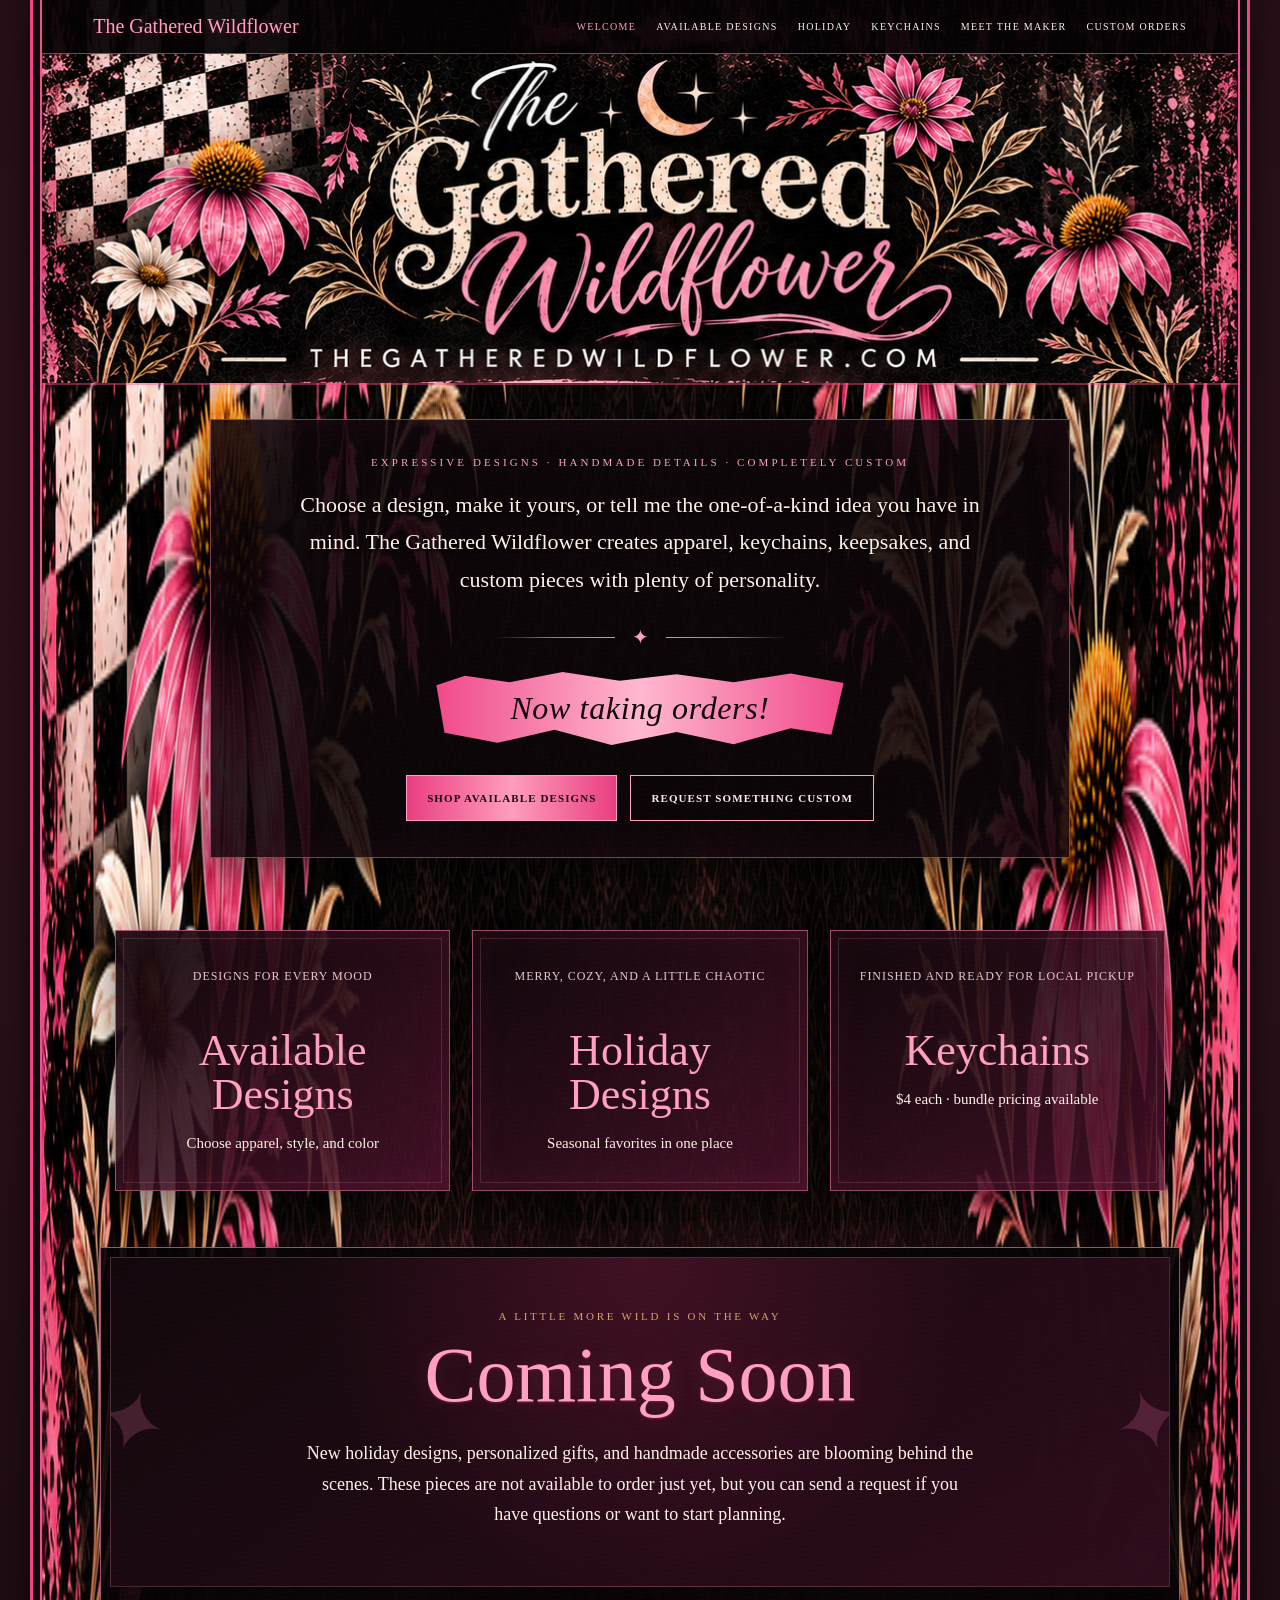
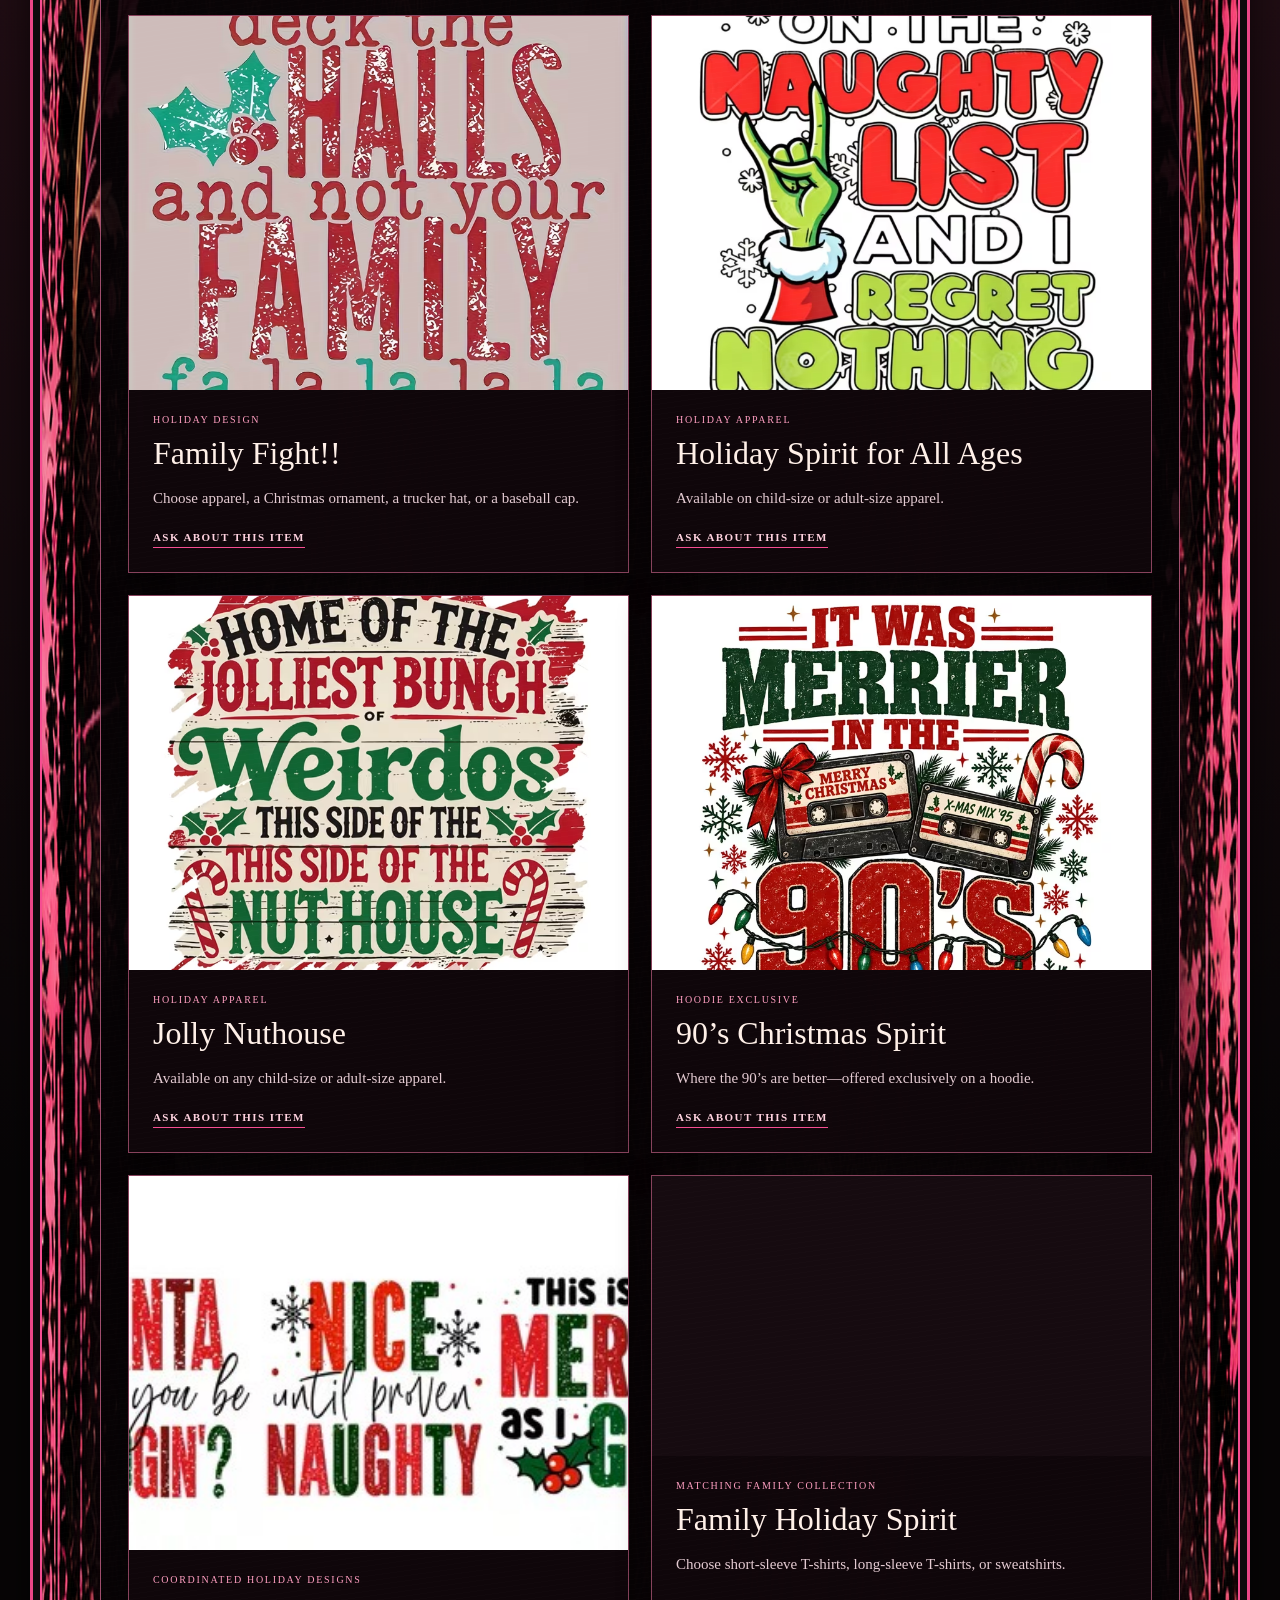
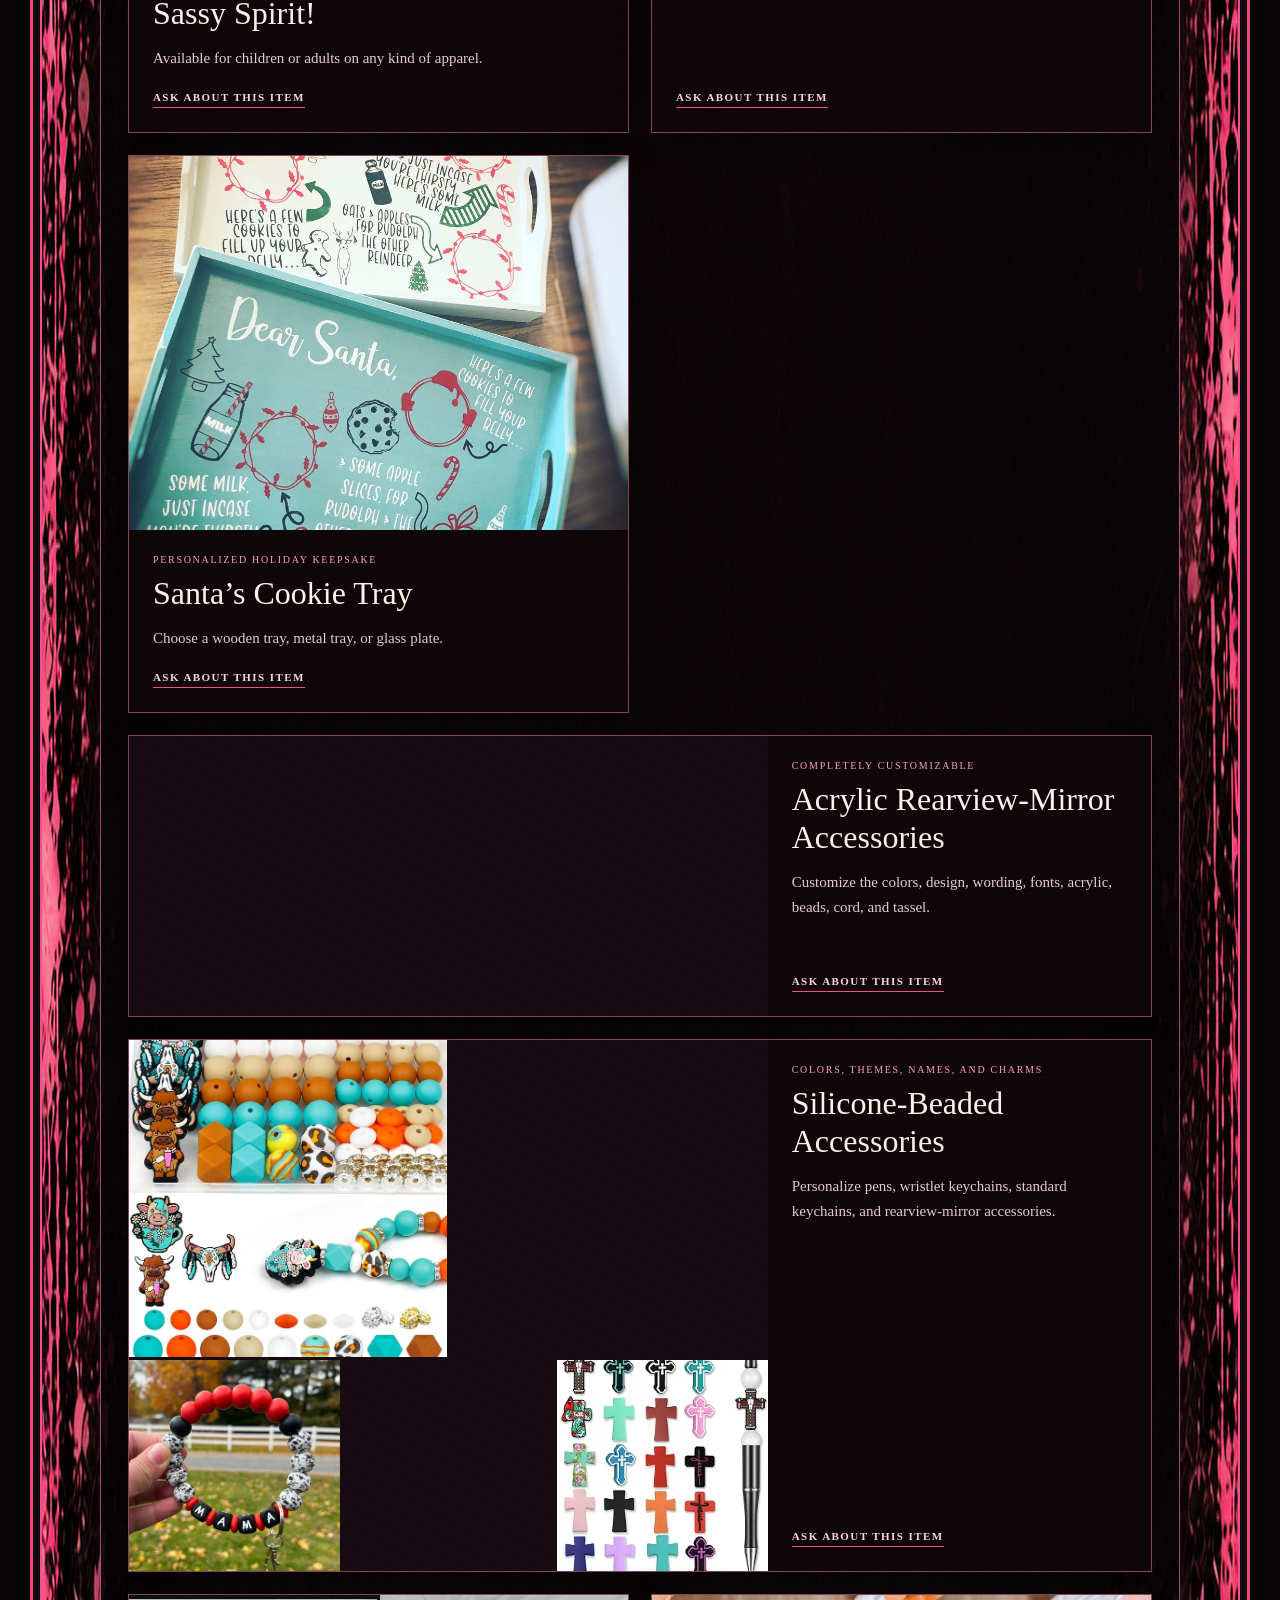
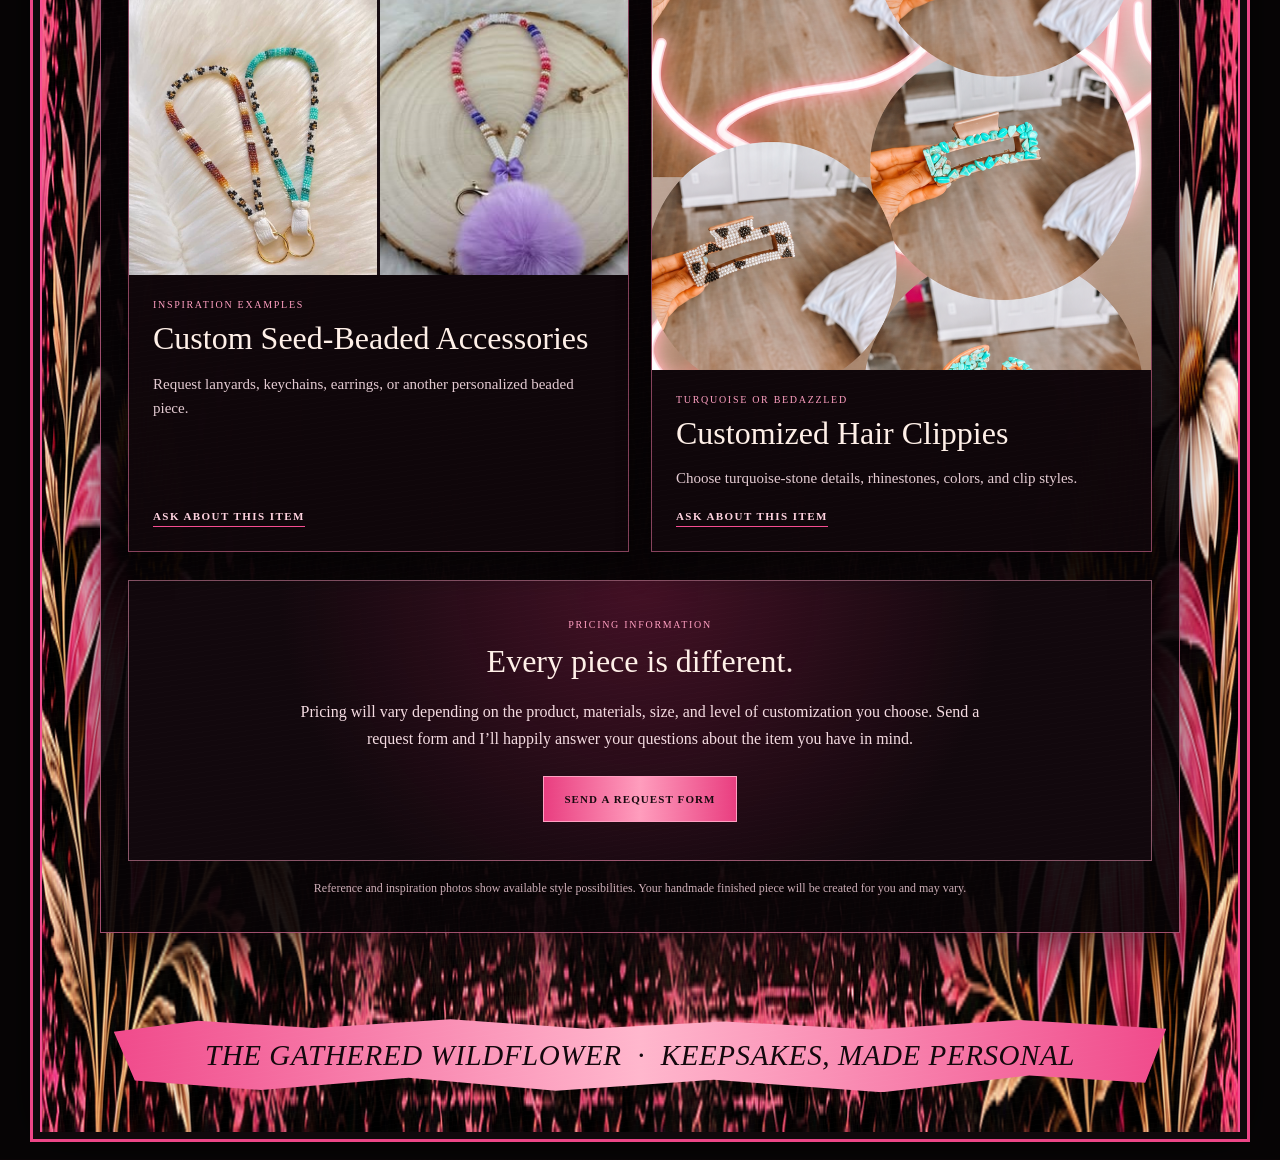
==== commit 592cfb66: "Add Coming Soon product gallery" ====
--- a/index.html
+++ b/index.html
@@ -6,7 +6,7 @@
   <meta name="theme-color" content="#090608">
   <meta name="description" content="The Gathered Wildflower — expressive apparel designs, handmade keychains, and completely custom keepsakes.">
   <title>The Gathered Wildflower | Keepsakes, Made Personal</title>
-  <link rel="stylesheet" href="styles.css?v=catalog-1">
+  <link rel="stylesheet" href="styles.css?v=coming-soon-2">
 </head>
 <body>
   <div class="page"><div class="frame">
@@ -41,9 +41,69 @@
         <a class="choice-card holiday-choice" href="holiday.html"><span>Merry, cozy, and a little chaotic</span><strong>Holiday Designs</strong><small>Seasonal favorites in one place</small></a>
         <a class="choice-card keychain-choice" href="keychains.html"><span>Finished and ready for local pickup</span><strong>Keychains</strong><small>$4 each · bundle pricing available</small></a>
       </section>
+      <section class="coming-soon" aria-labelledby="coming-soon-title">
+        <div class="coming-soon-inner">
+          <p class="coming-soon-kicker">A little more wild is on the way</p>
+          <h2 id="coming-soon-title">Coming Soon</h2>
+          <p class="coming-soon-copy">New holiday designs, personalized gifts, and handmade accessories are blooming behind the scenes. These pieces are not available to order just yet, but you can send a request if you have questions or want to start planning.</p>
+        </div>
+        <div class="coming-soon-products">
+          <article class="coming-card">
+            <div class="coming-media"><img src="coming-soon/family-fight.avif" alt="Family Fight holiday design" loading="lazy" decoding="async"></div>
+            <div class="coming-card-copy"><p class="coming-card-type">Holiday design</p><h3>Family Fight!!</h3><p>Choose apparel, a Christmas ornament, a trucker hat, or a baseball cap.</p><a href="custom-orders.html?design=Family+Fight" class="coming-inquiry">Ask about this item</a></div>
+          </article>
+          <article class="coming-card">
+            <div class="coming-media"><img src="coming-soon/kids-adults-holiday.avif" alt="Holiday apparel design for children and adults" loading="lazy" decoding="async"></div>
+            <div class="coming-card-copy"><p class="coming-card-type">Holiday apparel</p><h3>Holiday Spirit for All Ages</h3><p>Available on child-size or adult-size apparel.</p><a href="custom-orders.html?design=Holiday+Spirit+for+All+Ages" class="coming-inquiry">Ask about this item</a></div>
+          </article>
+          <article class="coming-card">
+            <div class="coming-media"><img src="coming-soon/jolly-nuthouse.avif" alt="Jolly Nuthouse holiday design" loading="lazy" decoding="async"></div>
+            <div class="coming-card-copy"><p class="coming-card-type">Holiday apparel</p><h3>Jolly Nuthouse</h3><p>Available on any child-size or adult-size apparel.</p><a href="custom-orders.html?design=Jolly+Nuthouse" class="coming-inquiry">Ask about this item</a></div>
+          </article>
+          <article class="coming-card">
+            <div class="coming-media"><img src="coming-soon/nineties-christmas.avif" alt="90s Christmas Spirit hoodie design" loading="lazy" decoding="async"></div>
+            <div class="coming-card-copy"><p class="coming-card-type">Hoodie exclusive</p><h3>90’s Christmas Spirit</h3><p>Where the 90’s are better—offered exclusively on a hoodie.</p><a href="custom-orders.html?design=90s+Christmas+Spirit+Hoodie" class="coming-inquiry">Ask about this item</a></div>
+          </article>
+          <article class="coming-card">
+            <div class="coming-media"><img src="coming-soon/sassy-spirit.jpg" alt="Three coordinated Sassy Spirit Christmas sayings" loading="lazy" decoding="async"></div>
+            <div class="coming-card-copy"><p class="coming-card-type">Coordinated holiday designs</p><h3>Sassy Spirit!</h3><p>Available for children or adults on any kind of apparel.</p><a href="custom-orders.html?design=Sassy+Spirit" class="coming-inquiry">Ask about this item</a></div>
+          </article>
+          <article class="coming-card">
+            <div class="coming-media coming-media-grid"><img src="coming-soon/matching-family-1.avif" alt="Matching family holiday shirt design option one" loading="lazy" decoding="async"><img src="coming-soon/matching-family-2.avif" alt="Matching family holiday shirt design option two" loading="lazy" decoding="async"></div>
+            <div class="coming-card-copy"><p class="coming-card-type">Matching family collection</p><h3>Family Holiday Spirit</h3><p>Choose short-sleeve T-shirts, long-sleeve T-shirts, or sweatshirts.</p><a href="custom-orders.html?design=Matching+Family+Holiday+Spirit" class="coming-inquiry">Ask about this item</a></div>
+          </article>
+          <article class="coming-card">
+            <div class="coming-media"><img src="coming-soon/santa-cookie-tray.jpg" alt="Two examples of personalized Santa cookie trays" loading="lazy" decoding="async"></div>
+            <div class="coming-card-copy"><p class="coming-card-type">Personalized holiday keepsake</p><h3>Santa’s Cookie Tray</h3><p>Choose a wooden tray, metal tray, or glass plate.</p><a href="custom-orders.html?design=Santas+Cookie+Tray" class="coming-inquiry">Ask about this item</a></div>
+          </article>
+          <article class="coming-card coming-card-wide">
+            <div class="coming-media coming-media-grid coming-media-three"><img src="coming-soon/acrylic-mirror-1.jpg" alt="Colorful acrylic rearview-mirror accessory inspiration" loading="lazy" decoding="async"><img src="coming-soon/acrylic-mirror-2.jpg" alt="Pink personalized acrylic rearview-mirror accessory" loading="lazy" decoding="async"><img src="coming-soon/acrylic-mirror-3.jpg" alt="Turquoise acrylic rearview-mirror accessory with beads and tassel" loading="lazy" decoding="async"></div>
+            <div class="coming-card-copy"><p class="coming-card-type">Completely customizable</p><h3>Acrylic Rearview-Mirror Accessories</h3><p>Customize the colors, design, wording, fonts, acrylic, beads, cord, and tassel.</p><a href="custom-orders.html?design=Custom+Acrylic+Rearview+Mirror+Accessory" class="coming-inquiry">Ask about this item</a></div>
+          </article>
+          <article class="coming-card coming-card-wide">
+            <div class="coming-media coming-media-grid coming-media-five"><img src="coming-soon/silicone-beads-1.jpg" alt="Colorful silicone beads and focal beads" loading="lazy" decoding="async"><img src="coming-soon/silicone-beads-2.jpg" alt="Silicone-beaded pen supplies and examples" loading="lazy" decoding="async"><img src="coming-soon/silicone-beads-3.jpg" alt="Personalized silicone-beaded wristlet keychain" loading="lazy" decoding="async"><img src="coming-soon/silicone-beads-4.jpg" alt="Cow-themed silicone-beaded keychain" loading="lazy" decoding="async"><img src="coming-soon/silicone-beads-5.webp" alt="Cross focal beads for a personalized beaded pen" loading="lazy" decoding="async"></div>
+            <div class="coming-card-copy"><p class="coming-card-type">Colors, themes, names, and charms</p><h3>Silicone-Beaded Accessories</h3><p>Personalize pens, wristlet keychains, standard keychains, and rearview-mirror accessories.</p><a href="custom-orders.html?design=Custom+Silicone+Beaded+Accessory" class="coming-inquiry">Ask about this item</a></div>
+          </article>
+          <article class="coming-card">
+            <div class="coming-media coming-media-grid"><img src="coming-soon/seed-beads-1.jpg" alt="Seed-beaded lanyard inspiration example" loading="lazy" decoding="async"><img src="coming-soon/seed-beads-2.jpg" alt="Seed-beaded pom-pom keychain inspiration example" loading="lazy" decoding="async"></div>
+            <div class="coming-card-copy"><p class="coming-card-type">Inspiration examples</p><h3>Custom Seed-Beaded Accessories</h3><p>Request lanyards, keychains, earrings, or another personalized beaded piece.</p><a href="custom-orders.html?design=Custom+Seed+Beaded+Accessory" class="coming-inquiry">Ask about this item</a></div>
+          </article>
+          <article class="coming-card">
+            <div class="coming-media coming-media-tall"><img src="coming-soon/custom-hair-clippies-clean.png" alt="Turquoise and rhinestone customized hair clippies" loading="lazy" decoding="async"></div>
+            <div class="coming-card-copy"><p class="coming-card-type">Turquoise or bedazzled</p><h3>Customized Hair Clippies</h3><p>Choose turquoise-stone details, rhinestones, colors, and clip styles.</p><a href="custom-orders.html?design=Customized+Hair+Clippies" class="coming-inquiry">Ask about this item</a></div>
+          </article>
+        </div>
+        <div class="coming-pricing">
+          <p class="coming-card-type">Pricing information</p>
+          <h3>Every piece is different.</h3>
+          <p>Pricing will vary depending on the product, materials, size, and level of customization you choose. Send a request form and I’ll happily answer your questions about the item you have in mind.</p>
+          <a class="primary-action" href="custom-orders.html?design=Coming+Soon+Collection+Pricing+Question">Send a Request Form</a>
+        </div>
+        <p class="coming-reference-note">Reference and inspiration photos show available style possibilities. Your handmade finished piece will be created for you and may vary.</p>
+      </section>
     </main>
     <footer>THE GATHERED WILDFLOWER &nbsp;·&nbsp; KEEPSAKES, MADE PERSONAL</footer>
   </div></div>
-  <script src="site.js?v=catalog-1" defer></script>
+  <script src="site.js?v=coming-soon-2" defer></script>
 </body>
 </html>
--- a/styles.css
+++ b/styles.css
@@ -1,204 +1,249 @@
-:root {
-  --black:#090608;
-  --panel:rgba(13,6,10,.88);
-  --cream:#f8e4d6;
-  --pink:#f64d91;
-  --pink-light:#ff9fc1;
-  --gold:#d6a16a;
-  --line:rgba(255,126,174,.5);
-}
-* { box-sizing:border-box; }
-html { scroll-behavior:smooth; background:var(--black); }
-body { margin:0; color:var(--cream); background:radial-gradient(circle at 50% 10%,#3b1522,transparent 42%),#070506; font-family:Georgia,'Times New Roman',serif; }
-a { color:inherit; }
-.page { min-height:100vh; padding:0 18px 28px; }
-.frame { position:relative; max-width:1200px; min-height:100vh; margin:0 auto; overflow:hidden; border-inline:2px solid var(--pink); background:#10080c url('flyer-background.png') center/100% 100% no-repeat; box-shadow:0 0 0 7px #10090c,0 0 0 10px #ed4687,0 0 44px #000; }
-.frame:after { content:''; position:absolute; inset:0; z-index:20; pointer-events:none; opacity:.13; background:repeating-linear-gradient(172deg,rgba(255,255,255,.05) 0 1px,transparent 1px 5px); mix-blend-mode:screen; }
-header { position:relative; z-index:10; display:flex; align-items:center; justify-content:space-between; gap:20px; padding:15px clamp(20px,4vw,56px); border-bottom:1px solid var(--line); background:rgba(6,3,5,.94); }
-.wordmark { color:var(--pink-light); font-family:'Segoe Script','Brush Script MT',cursive; font-size:20px; text-decoration:none; text-shadow:0 0 10px rgba(246,77,145,.24); }
-.header-tools { position:relative; display:flex; align-items:center; justify-content:flex-end; gap:20px; }
-nav { display:flex; flex-wrap:wrap; align-items:center; justify-content:flex-end; gap:12px 20px; font-size:10px; letter-spacing:.13em; text-transform:uppercase; }
-nav a { color:#fff0e7; text-decoration:none; }
-nav a:hover,nav a[aria-current='page'] { color:var(--pink-light); }
-.shop-menu { font-size:11px; letter-spacing:.16em; text-transform:uppercase; }
-.shop-menu summary { list-style:none; cursor:pointer; color:#fff0e7; }
-.shop-menu summary::-webkit-details-marker { display:none; }
-.shop-menu summary:after { content:'⌄'; display:inline-block; margin-left:7px; color:var(--pink-light); transition:transform .18s ease; }
-.shop-menu[open] summary:after { transform:rotate(180deg); }
-.shop-dropdown { position:absolute; z-index:15; top:calc(100% + 17px); right:0; width:min(690px,calc(100vw - 40px)); padding:24px; border:1px solid rgba(255,118,168,.75); background:rgba(15,7,11,.98); box-shadow:0 14px 35px rgba(0,0,0,.7),inset 0 0 34px rgba(105,22,57,.2); }
-.shop-dropdown:before { content:''; position:absolute; inset:7px; pointer-events:none; border:1px solid rgba(255,168,199,.18); }
-.shop-groups { display:grid; grid-template-columns:repeat(2,minmax(0,1fr)); gap:22px 34px; }
-.shop-group h2 { margin:0 0 8px; color:var(--pink-light); font-family:'Segoe Script','Brush Script MT',cursive; font-size:22px; font-weight:400; text-transform:none; letter-spacing:0; }
-.shop-group ul { margin:0; padding:0; list-style:none; }
-.shop-option { padding:4px 0; color:#f8e4da; font-size:14px; line-height:1.5; text-transform:none; letter-spacing:.03em; }
-.no-results { margin:14px 0 0; color:#e9c4ce; font-size:14px; text-transform:none; letter-spacing:0; }
-.search-box { display:flex; align-items:center; gap:8px; width:220px; padding:0 12px; border:1px solid rgba(255,125,173,.55); background:rgba(16,8,12,.78); color:var(--pink-light); }
-.search-box span { font-size:18px; }
-.search-box input { width:100%; min-width:0; padding:10px 0; border:0; outline:0; background:transparent; color:#fff0e8; font:14px Georgia,'Times New Roman',serif; }
-.search-box input::placeholder { color:#d9b6c0; opacity:1; }
-main { position:relative; z-index:2; overflow:hidden; }
-.hero { text-align:center; padding:0 0 72px; }
-.logo { display:block; width:100%; height:auto; margin:0; border-bottom:2px solid rgba(246,77,145,.45); }
-.hero-copy { width:min(860px,calc(100% - 72px)); margin:34px auto 0; padding:36px clamp(20px,5vw,60px); border:1px solid rgba(255,126,174,.46); background:var(--panel); box-shadow:0 15px 38px rgba(0,0,0,.52),inset 0 0 46px rgba(108,23,58,.16); }
-.eyebrow { margin:0 0 18px; color:var(--pink-light); text-transform:uppercase; letter-spacing:.28em; font-size:11px; }
-.intro { max-width:680px; margin:0 auto; color:#fff0e8; font-size:clamp(17px,2vw,22px); line-height:1.7; text-shadow:0 2px 3px #000; }
-.divider { display:flex; align-items:center; justify-content:center; gap:17px; margin:27px auto 0; color:var(--pink-light); font-size:20px; }
-.divider:before,.divider:after { content:''; width:min(120px,18vw); height:1px; background:linear-gradient(90deg,transparent,var(--pink),var(--gold)); }
-.divider:after { transform:scaleX(-1); }
-.notice { position:relative; display:inline-block; margin-top:23px; padding:18px clamp(28px,7vw,74px); color:#12080d; background:linear-gradient(90deg,#f04a8b,#ffb8cf,#f04a8b); clip-path:polygon(0 18%,7% 5%,18% 14%,31% 0,45% 12%,59% 3%,73% 14%,87% 2%,100% 15%,97% 86%,87% 77%,73% 99%,59% 82%,43% 100%,29% 79%,15% 97%,2% 83%); font:italic clamp(20px,2.6vw,32px) 'Segoe Script','Brush Script MT',cursive; letter-spacing:.02em; text-transform:none; filter:drop-shadow(0 8px 9px rgba(0,0,0,.52)); }
-.story { width:min(920px,calc(100% - 76px)); margin:54px auto 85px; padding:48px clamp(24px,6vw,76px) 56px; border:1px solid rgba(255,126,174,.48); background:var(--panel); box-shadow:0 18px 44px rgba(0,0,0,.56),inset 0 0 50px rgba(112,25,61,.16); }
-.story .eyebrow,.story h1 { text-align:center; }
-.story h1 { margin:0 0 30px; color:var(--pink-light); font:400 clamp(38px,5vw,62px)/1 'Segoe Script','Brush Script MT',cursive; text-shadow:0 2px 0 #501329; }
-.maker-intro { display:grid; grid-template-columns:250px minmax(0,1fr); align-items:center; gap:40px; max-width:760px; margin:0 auto 34px; }
-.maker-photo { display:block; width:100%; aspect-ratio:3/4; object-fit:cover; object-position:center 28%; border:3px solid #f05a93; outline:1px solid #f7d6ca; outline-offset:6px; box-shadow:12px 12px 0 rgba(100,20,52,.5),0 16px 28px rgba(0,0,0,.5); }
-.maker-lead { margin:0; color:#fff0e8; font-size:22px; line-height:1.7; }
-.story-copy { max-width:760px; margin:0 auto; }
-.story-copy p { margin:0 0 20px; color:#f7e5dc; font-size:17px; line-height:1.82; }
-.story-copy p:last-child { margin-bottom:0; }
-.signature { color:var(--pink-light)!important; font:italic 21px/1.7 'Segoe Script','Brush Script MT',cursive; }
-.order-page { width:min(980px,calc(100% - 76px)); margin:54px auto 85px; }
-.order-intro,.order-form-panel,.thank-you-panel { position:relative; border:1px solid rgba(255,126,174,.5); background:var(--panel); box-shadow:0 18px 44px rgba(0,0,0,.56),inset 0 0 50px rgba(112,25,61,.16); }
-.order-intro { margin-bottom:28px; padding:46px clamp(24px,6vw,70px); text-align:center; }
-.order-intro:before,.order-form-panel:before,.thank-you-panel:before { content:''; position:absolute; inset:8px; pointer-events:none; border:1px solid rgba(255,167,199,.12); }
-.order-intro h1,.thank-you-panel h1 { margin:0 0 22px; color:var(--pink-light); font:400 clamp(42px,6vw,70px)/1 'Segoe Script','Brush Script MT',cursive; text-shadow:0 2px 0 #501329; }
-.order-intro .intro { max-width:790px; }
-.order-note { max-width:760px; margin:22px auto 0; color:#f7d8dd; font-size:16px; line-height:1.7; }
-.product-cloud { display:flex; flex-wrap:wrap; justify-content:center; gap:9px; max-width:820px; margin:28px auto 0; }
-.product-cloud span { padding:7px 12px; border:1px solid rgba(255,133,178,.42); background:rgba(53,13,30,.68); color:#ffe9e1; font-size:13px; line-height:1.25; }
-.order-form-panel { padding:46px clamp(24px,6vw,70px) 54px; }
-.form-heading { position:relative; margin:0 0 28px; text-align:center; }
-.form-heading h2 { margin:0 0 10px; color:var(--pink-light); font:400 clamp(30px,4vw,45px)/1.2 'Segoe Script','Brush Script MT',cursive; }
-.form-heading p { margin:0; color:#f1ced4; font-size:15px; line-height:1.6; }
-.order-form { position:relative; display:grid; grid-template-columns:repeat(2,minmax(0,1fr)); gap:22px; }
-.form-field { display:flex; flex-direction:column; gap:8px; }
-.form-field.full { grid-column:1/-1; }
-.form-field label,.field-label { color:#ffd8e3; font-size:12px; font-weight:700; letter-spacing:.14em; text-transform:uppercase; }
-.required { color:var(--pink-light); }
-.form-field input,.form-field textarea { width:100%; border:1px solid rgba(255,133,178,.55); border-radius:0; background:rgba(8,4,6,.82); color:#fff3ea; font:16px/1.5 Georgia,'Times New Roman',serif; box-shadow:inset 0 0 20px rgba(105,22,57,.13); }
-.form-field input { min-height:48px; padding:11px 13px; }
-.form-field textarea { min-height:230px; padding:14px; resize:vertical; }
-.form-field input::placeholder,.form-field textarea::placeholder { color:#cfaeb7; opacity:1; }
-.form-help { margin:0; color:#d9bac2; font-size:13px; line-height:1.55; }
-.upload-box { padding:24px; border:1px dashed rgba(255,146,187,.75); background:rgba(35,9,20,.56); text-align:center; }
-.upload-box input[type='file'] { min-height:0; padding:12px; cursor:pointer; }
-.selected-files { margin:10px 0 0; color:#f5d6df; font-size:14px; }
-.privacy-note { grid-column:1/-1; margin:0; padding:15px 17px; border-left:3px solid var(--pink); background:rgba(64,15,35,.48); color:#ead0d6; font-size:13px; line-height:1.65; }
-.form-actions { grid-column:1/-1; text-align:center; }
-.submit-order { min-width:240px; padding:15px 28px; border:1px solid #ffd2df; background:linear-gradient(90deg,#ec3f82,#ff9fbe,#ec3f82); color:#17090f; cursor:pointer; font:italic 22px 'Segoe Script','Brush Script MT',cursive; box-shadow:0 10px 25px rgba(0,0,0,.4); }
-.submit-order:hover { filter:brightness(1.08); transform:translateY(-1px); }
-.form-fine-print { margin:12px 0 0; color:#cdaeb7; font-size:12px; }
-.thank-you-wrap { width:min(820px,calc(100% - 76px)); margin:80px auto 100px; }
-.thank-you-panel { padding:70px clamp(24px,7vw,80px); text-align:center; }
-.thank-you-panel p { max-width:630px; margin:0 auto 28px; color:#fff0e8; font-size:18px; line-height:1.75; }
-.return-link { display:inline-block; padding:13px 24px; border:1px solid var(--pink-light); color:#ffd7e4; text-decoration:none; text-transform:uppercase; letter-spacing:.13em; font-size:12px; }
-footer { position:relative; z-index:2; width:88%; margin:0 auto 40px; padding:20px 22px; text-align:center; color:#13080d; background:linear-gradient(90deg,#f04a8b,#ffb7cd,#f04a8b); clip-path:polygon(0 17%,8% 2%,19% 12%,32% 0,45% 13%,58% 3%,72% 14%,86% 1%,100% 13%,98% 87%,87% 77%,73% 100%,57% 83%,42% 98%,28% 80%,14% 97%,2% 84%); font:italic clamp(18px,2.8vw,29px) 'Segoe Script','Brush Script MT',cursive; letter-spacing:.02em; }
-.sr-only { position:absolute!important; width:1px!important; height:1px!important; padding:0!important; margin:-1px!important; overflow:hidden!important; clip:rect(0,0,0,0)!important; white-space:nowrap!important; border:0!important; }
-.home-actions { display:flex; flex-wrap:wrap; justify-content:center; gap:13px; margin-top:30px; }
-.primary-action,.secondary-action,.order-design,.keychain-order { display:inline-flex; align-items:center; justify-content:center; min-height:46px; padding:12px 20px; border:1px solid var(--pink-light); text-decoration:none; text-transform:uppercase; letter-spacing:.1em; font-size:11px; font-weight:700; }
-.primary-action,.order-design,.keychain-order { background:linear-gradient(90deg,#e93e80,#ff9dbd,#e93e80); color:#18090f; }
-.secondary-action { background:rgba(11,5,8,.75); color:#ffe7ef; }
-.home-choices { display:grid; grid-template-columns:repeat(3,minmax(0,1fr)); gap:22px; width:min(1050px,calc(100% - 72px)); margin:0 auto 80px; }
-.choice-card { position:relative; min-height:230px; padding:38px 24px; overflow:hidden; border:1px solid rgba(255,126,174,.55); background:linear-gradient(145deg,rgba(16,7,11,.95),rgba(74,17,43,.82)); box-shadow:0 15px 30px rgba(0,0,0,.48),inset 0 0 38px rgba(236,63,130,.09); text-align:center; text-decoration:none; }
-.choice-card:before,.catalog-card:before,.product-detail:before { content:''; position:absolute; inset:7px; pointer-events:none; border:1px solid rgba(255,174,203,.16); }
-.choice-card span { display:block; min-height:36px; color:#e7c5ce; font-size:12px; letter-spacing:.08em; text-transform:uppercase; }
-.choice-card strong { display:block; margin:24px 0 17px; color:var(--pink-light); font:400 clamp(30px,3.6vw,44px)/1 'Segoe Script','Brush Script MT',cursive; }
-.choice-card small { color:#fff0e8; font-size:15px; }
-.choice-card:hover,.catalog-card:hover { transform:translateY(-3px); border-color:var(--pink-light); }
-.catalog-page { position:relative; z-index:2; width:min(1100px,calc(100% - 56px)); margin:48px auto 80px; }
-.catalog-intro { margin-bottom:34px; padding:40px clamp(20px,5vw,58px); border:1px solid rgba(255,126,174,.5); background:var(--panel); box-shadow:0 16px 40px rgba(0,0,0,.5); text-align:center; }
-.catalog-intro h1 { margin:0 0 18px; color:var(--pink-light); font:400 clamp(42px,6vw,72px)/1 'Segoe Script','Brush Script MT',cursive; text-shadow:0 2px 0 #501329; }
-.catalog-intro>p:last-of-type { max-width:760px; margin:0 auto; color:#fae7df; font-size:17px; line-height:1.65; }
-.catalog-search { display:block; width:min(520px,100%); margin:28px auto 0; text-align:left; }
-.catalog-search span { display:block; margin:0 0 7px; color:#ffd7e3; font-size:11px; letter-spacing:.14em; text-transform:uppercase; }
-.catalog-search input { width:100%; min-height:48px; padding:11px 14px; border:1px solid rgba(255,133,178,.55); background:rgba(7,4,6,.86); color:#fff3ea; font:16px Georgia,'Times New Roman',serif; }
-.catalog-grid { display:grid; grid-template-columns:repeat(3,minmax(0,1fr)); gap:24px; }
-.catalog-card { position:relative; display:flex; flex-direction:column; min-width:0; overflow:hidden; border:1px solid rgba(255,126,174,.48); background:rgba(14,7,10,.94); box-shadow:0 13px 30px rgba(0,0,0,.52); transition:transform .18s ease,border-color .18s ease; }
-.catalog-card-image { position:relative; aspect-ratio:1/1; overflow:hidden; background:#170d12; }
-.catalog-card-image img { width:100%; height:100%; object-fit:cover; display:block; }
-.catalog-card-body { display:flex; flex:1; flex-direction:column; padding:20px; }
-.catalog-card-category { margin:0 0 8px; color:var(--pink-light); font-size:10px; letter-spacing:.16em; text-transform:uppercase; }
-.catalog-card h2 { margin:0; color:#fff0e8; font-size:19px; line-height:1.35; font-weight:400; }
-.catalog-card-meta { margin:12px 0 0; color:#d9bac3; font-size:13px; line-height:1.5; }
-.catalog-card-link { position:absolute; inset:0; z-index:2; }
-.catalog-card-link:focus-visible { outline:3px solid #fff; outline-offset:-6px; }
-.catalog-empty { padding:30px; text-align:center; color:#f7dbe2; }
-.keychain-grid .catalog-card-image { aspect-ratio:3/4; }
-.keychain-grid .catalog-card-image img { object-fit:cover; }
-.keychain-price { margin-top:auto; padding-top:18px; color:#fff; font-size:16px; line-height:1.6; }
-.keychain-price strong { color:var(--pink-light); font-size:21px; }
-.keychain-order { position:relative; z-index:3; margin-top:15px; }
-.product-page { position:relative; z-index:2; width:min(1060px,calc(100% - 56px)); margin:48px auto 80px; }
-.back-link { display:inline-block; margin:0 0 22px; color:#ffd4e1; text-decoration:none; text-transform:uppercase; letter-spacing:.12em; font-size:11px; }
-.product-detail { position:relative; display:grid; grid-template-columns:minmax(320px,1.05fr) minmax(300px,.95fr); gap:44px; padding:44px; border:1px solid rgba(255,126,174,.52); background:var(--panel); box-shadow:0 18px 44px rgba(0,0,0,.58); }
-.product-gallery { position:relative; z-index:1; }
-.original-design { width:100%; aspect-ratio:1/1; object-fit:cover; display:block; border:1px solid rgba(255,155,190,.45); background:#140a0e; }
-.preview-label { margin:22px 0 9px; color:#ffd5e1; font-size:11px; letter-spacing:.14em; text-transform:uppercase; }
-.garment-preview { --garment-color:#d4bea1; position:relative; width:100%; aspect-ratio:1/1; overflow:hidden; border:1px solid rgba(255,155,190,.45); background:radial-gradient(circle at 50% 38%,#442035,#150a0f 72%); }
-.garment-preview:before { content:''; position:absolute; inset:8% 7% 5%; background:var(--garment-color); clip-path:polygon(31% 0,42% 7%,58% 7%,69% 0,94% 15%,82% 38%,72% 32%,75% 100%,25% 100%,28% 32%,18% 38%,6% 15%); filter:drop-shadow(0 14px 11px rgba(0,0,0,.42)); transition:background-color .2s ease; }
-.garment-preview:after { content:''; position:absolute; inset:8% 7% 5%; opacity:.16; background:repeating-radial-gradient(ellipse at 40% 30%,transparent 0 3px,#000 4px 5px,transparent 6px 10px); clip-path:polygon(31% 0,42% 7%,58% 7%,69% 0,94% 15%,82% 38%,72% 32%,75% 100%,25% 100%,28% 32%,18% 38%,6% 15%); mix-blend-mode:multiply; }
-.garment-art { position:absolute; z-index:2; left:32%; top:25%; width:36%; height:45%; object-fit:cover; object-position:center; border-radius:4px; box-shadow:0 1px 5px rgba(0,0,0,.32); }
-.product-info { position:relative; z-index:1; }
-.product-info .eyebrow { margin-bottom:12px; }
-.product-info h1 { margin:0 0 16px; color:#fff0e8; font-size:clamp(30px,4vw,48px); line-height:1.12; font-weight:400; }
-.product-description { margin:0 0 28px; color:#e7cdd4; font-size:15px; line-height:1.7; }
-.product-field { margin:0 0 24px; }
-.product-field label,.product-field legend { display:block; margin:0 0 9px; color:#ffd7e3; font-size:11px; font-weight:700; letter-spacing:.14em; text-transform:uppercase; }
-.product-field select { width:100%; min-height:48px; padding:11px 13px; border:1px solid rgba(255,133,178,.55); background:#0c0709; color:#fff0e8; font:15px Georgia,'Times New Roman',serif; }
-.color-fieldset { padding:0; border:0; }
-.color-swatches { display:flex; flex-wrap:wrap; gap:11px; }
-.color-swatch { width:42px; height:42px; padding:0; border:3px solid #14090d; outline:1px solid rgba(255,255,255,.38); border-radius:50%; cursor:pointer; box-shadow:0 3px 10px rgba(0,0,0,.35); }
-.color-swatch[aria-pressed='true'] { outline:3px solid var(--pink-light); outline-offset:2px; }
-.selected-color { margin:12px 0 0; color:#f4dce3; font-size:14px; }
-.product-note { margin:18px 0; padding:14px 16px; border-left:3px solid var(--pink); background:rgba(68,15,37,.5); color:#e9ced6; font-size:13px; line-height:1.6; }
-.order-design { width:100%; }
-.missing-design { padding:70px 30px; text-align:center; }
-:focus-visible { outline:3px solid #ffb0cc; outline-offset:4px; }
-@media(max-width:920px) {
-  header { flex-wrap:wrap; }
-  header nav { flex:1 1 100%; justify-content:center; }
-  .catalog-grid { grid-template-columns:repeat(2,minmax(0,1fr)); }
-  .product-detail { grid-template-columns:1fr; }
-  .home-choices { grid-template-columns:1fr; }
-}
-@media(max-width:680px) {
-  .page { padding:0 7px 16px; }
-  .frame { border-inline-width:1px; box-shadow:0 0 0 3px #10090c,0 0 0 5px #ed4687; background-size:100% 100%; }
-  header { padding:12px 14px 14px; flex-direction:column; gap:11px; }
-  .wordmark { font-size:18px; }
-  .header-tools { width:100%; flex-wrap:wrap; gap:13px; }
-  nav { gap:10px 14px; font-size:9px; }
-  .shop-menu { font-size:10px; }
-  .search-box { flex:1 1 190px; width:auto; }
-  .shop-dropdown { left:50%; right:auto; transform:translateX(-50%); padding:20px 18px; }
-  .shop-groups { gap:18px; }
-  .shop-group h2 { font-size:20px; }
-  .shop-option { font-size:13px; }
-  .logo { min-height:171px; object-fit:cover; object-position:center; }
-  .hero { padding-bottom:48px; }
-  .hero-copy { width:calc(100% - 28px); margin-top:19px; padding:28px 16px; }
-  .intro { font-size:16px; }
-  .notice { padding:15px 26px; font-size:21px; }
-  .story { width:calc(100% - 28px); margin:36px auto 48px; padding:38px 19px 42px; }
-  .story h1 { font-size:43px; }
-  .maker-intro { grid-template-columns:1fr; gap:26px; }
-  .maker-photo { width:min(235px,72%); margin:0 auto; }
-  .maker-lead { text-align:center; font-size:19px; }
-  .story-copy p { font-size:16px; line-height:1.75; }
-  .order-page { width:calc(100% - 28px); margin:36px auto 48px; }
-  .order-intro,.order-form-panel { padding:36px 18px 40px; }
-  .order-intro h1 { font-size:45px; }
-  .order-form { grid-template-columns:1fr; gap:18px; }
-  .form-field.full,.privacy-note,.form-actions { grid-column:auto; }
-  .upload-box { padding:18px 12px; }
-  .thank-you-wrap { width:calc(100% - 28px); margin:48px auto 65px; }
-  .thank-you-panel { padding:52px 20px; }
-  footer { width:94%; padding-block:24px; font-size:16px; line-height:1.35; }
-  .home-actions { flex-direction:column; }
-  .home-choices,.catalog-page,.product-page { width:calc(100% - 28px); }
-  .home-choices { margin-bottom:48px; }
-  .catalog-intro { padding:34px 17px; }
-  .catalog-grid { grid-template-columns:1fr; gap:20px; }
-  .product-detail { padding:24px 17px; gap:30px; }
-  .garment-art { left:29%; width:42%; }
-}
-@media(prefers-reduced-motion:reduce) { html { scroll-behavior:auto; } }
+:root {
+  --black:#090608;
+  --panel:rgba(13,6,10,.88);
+  --cream:#f8e4d6;
+  --pink:#f64d91;
+  --pink-light:#ff9fc1;
+  --gold:#d6a16a;
+  --line:rgba(255,126,174,.5);
+}
+* { box-sizing:border-box; }
+html { scroll-behavior:smooth; background:var(--black); }
+body { margin:0; color:var(--cream); background:radial-gradient(circle at 50% 10%,#3b1522,transparent 42%),#070506; font-family:Georgia,'Times New Roman',serif; }
+a { color:inherit; }
+.page { min-height:100vh; padding:0 18px 28px; }
+.frame { position:relative; max-width:1200px; min-height:100vh; margin:0 auto; overflow:hidden; border-inline:2px solid var(--pink); background:#10080c url('flyer-background.png') center/100% 100% no-repeat; box-shadow:0 0 0 7px #10090c,0 0 0 10px #ed4687,0 0 44px #000; }
+.frame:after { content:''; position:absolute; inset:0; z-index:20; pointer-events:none; opacity:.13; background:repeating-linear-gradient(172deg,rgba(255,255,255,.05) 0 1px,transparent 1px 5px); mix-blend-mode:screen; }
+header { position:relative; z-index:10; display:flex; align-items:center; justify-content:space-between; gap:20px; padding:15px clamp(20px,4vw,56px); border-bottom:1px solid var(--line); background:rgba(6,3,5,.94); }
+.wordmark { color:var(--pink-light); font-family:'Segoe Script','Brush Script MT',cursive; font-size:20px; text-decoration:none; text-shadow:0 0 10px rgba(246,77,145,.24); }
+.header-tools { position:relative; display:flex; align-items:center; justify-content:flex-end; gap:20px; }
+nav { display:flex; flex-wrap:wrap; align-items:center; justify-content:flex-end; gap:12px 20px; font-size:10px; letter-spacing:.13em; text-transform:uppercase; }
+nav a { color:#fff0e7; text-decoration:none; }
+nav a:hover,nav a[aria-current='page'] { color:var(--pink-light); }
+.shop-menu { font-size:11px; letter-spacing:.16em; text-transform:uppercase; }
+.shop-menu summary { list-style:none; cursor:pointer; color:#fff0e7; }
+.shop-menu summary::-webkit-details-marker { display:none; }
+.shop-menu summary:after { content:'⌄'; display:inline-block; margin-left:7px; color:var(--pink-light); transition:transform .18s ease; }
+.shop-menu[open] summary:after { transform:rotate(180deg); }
+.shop-dropdown { position:absolute; z-index:15; top:calc(100% + 17px); right:0; width:min(690px,calc(100vw - 40px)); padding:24px; border:1px solid rgba(255,118,168,.75); background:rgba(15,7,11,.98); box-shadow:0 14px 35px rgba(0,0,0,.7),inset 0 0 34px rgba(105,22,57,.2); }
+.shop-dropdown:before { content:''; position:absolute; inset:7px; pointer-events:none; border:1px solid rgba(255,168,199,.18); }
+.shop-groups { display:grid; grid-template-columns:repeat(2,minmax(0,1fr)); gap:22px 34px; }
+.shop-group h2 { margin:0 0 8px; color:var(--pink-light); font-family:'Segoe Script','Brush Script MT',cursive; font-size:22px; font-weight:400; text-transform:none; letter-spacing:0; }
+.shop-group ul { margin:0; padding:0; list-style:none; }
+.shop-option { padding:4px 0; color:#f8e4da; font-size:14px; line-height:1.5; text-transform:none; letter-spacing:.03em; }
+.no-results { margin:14px 0 0; color:#e9c4ce; font-size:14px; text-transform:none; letter-spacing:0; }
+.search-box { display:flex; align-items:center; gap:8px; width:220px; padding:0 12px; border:1px solid rgba(255,125,173,.55); background:rgba(16,8,12,.78); color:var(--pink-light); }
+.search-box span { font-size:18px; }
+.search-box input { width:100%; min-width:0; padding:10px 0; border:0; outline:0; background:transparent; color:#fff0e8; font:14px Georgia,'Times New Roman',serif; }
+.search-box input::placeholder { color:#d9b6c0; opacity:1; }
+main { position:relative; z-index:2; overflow:hidden; }
+.hero { text-align:center; padding:0 0 72px; }
+.logo { display:block; width:100%; height:auto; margin:0; border-bottom:2px solid rgba(246,77,145,.45); }
+.hero-copy { width:min(860px,calc(100% - 72px)); margin:34px auto 0; padding:36px clamp(20px,5vw,60px); border:1px solid rgba(255,126,174,.46); background:var(--panel); box-shadow:0 15px 38px rgba(0,0,0,.52),inset 0 0 46px rgba(108,23,58,.16); }
+.eyebrow { margin:0 0 18px; color:var(--pink-light); text-transform:uppercase; letter-spacing:.28em; font-size:11px; }
+.intro { max-width:680px; margin:0 auto; color:#fff0e8; font-size:clamp(17px,2vw,22px); line-height:1.7; text-shadow:0 2px 3px #000; }
+.divider { display:flex; align-items:center; justify-content:center; gap:17px; margin:27px auto 0; color:var(--pink-light); font-size:20px; }
+.divider:before,.divider:after { content:''; width:min(120px,18vw); height:1px; background:linear-gradient(90deg,transparent,var(--pink),var(--gold)); }
+.divider:after { transform:scaleX(-1); }
+.notice { position:relative; display:inline-block; margin-top:23px; padding:18px clamp(28px,7vw,74px); color:#12080d; background:linear-gradient(90deg,#f04a8b,#ffb8cf,#f04a8b); clip-path:polygon(0 18%,7% 5%,18% 14%,31% 0,45% 12%,59% 3%,73% 14%,87% 2%,100% 15%,97% 86%,87% 77%,73% 99%,59% 82%,43% 100%,29% 79%,15% 97%,2% 83%); font:italic clamp(20px,2.6vw,32px) 'Segoe Script','Brush Script MT',cursive; letter-spacing:.02em; text-transform:none; filter:drop-shadow(0 8px 9px rgba(0,0,0,.52)); }
+.story { width:min(920px,calc(100% - 76px)); margin:54px auto 85px; padding:48px clamp(24px,6vw,76px) 56px; border:1px solid rgba(255,126,174,.48); background:var(--panel); box-shadow:0 18px 44px rgba(0,0,0,.56),inset 0 0 50px rgba(112,25,61,.16); }
+.story .eyebrow,.story h1 { text-align:center; }
+.story h1 { margin:0 0 30px; color:var(--pink-light); font:400 clamp(38px,5vw,62px)/1 'Segoe Script','Brush Script MT',cursive; text-shadow:0 2px 0 #501329; }
+.maker-intro { display:grid; grid-template-columns:250px minmax(0,1fr); align-items:center; gap:40px; max-width:760px; margin:0 auto 34px; }
+.maker-photo { display:block; width:100%; aspect-ratio:3/4; object-fit:cover; object-position:center 28%; border:3px solid #f05a93; outline:1px solid #f7d6ca; outline-offset:6px; box-shadow:12px 12px 0 rgba(100,20,52,.5),0 16px 28px rgba(0,0,0,.5); }
+.maker-lead { margin:0; color:#fff0e8; font-size:22px; line-height:1.7; }
+.story-copy { max-width:760px; margin:0 auto; }
+.story-copy p { margin:0 0 20px; color:#f7e5dc; font-size:17px; line-height:1.82; }
+.story-copy p:last-child { margin-bottom:0; }
+.signature { color:var(--pink-light)!important; font:italic 21px/1.7 'Segoe Script','Brush Script MT',cursive; }
+.order-page { width:min(980px,calc(100% - 76px)); margin:54px auto 85px; }
+.order-intro,.order-form-panel,.thank-you-panel { position:relative; border:1px solid rgba(255,126,174,.5); background:var(--panel); box-shadow:0 18px 44px rgba(0,0,0,.56),inset 0 0 50px rgba(112,25,61,.16); }
+.order-intro { margin-bottom:28px; padding:46px clamp(24px,6vw,70px); text-align:center; }
+.order-intro:before,.order-form-panel:before,.thank-you-panel:before { content:''; position:absolute; inset:8px; pointer-events:none; border:1px solid rgba(255,167,199,.12); }
+.order-intro h1,.thank-you-panel h1 { margin:0 0 22px; color:var(--pink-light); font:400 clamp(42px,6vw,70px)/1 'Segoe Script','Brush Script MT',cursive; text-shadow:0 2px 0 #501329; }
+.order-intro .intro { max-width:790px; }
+.order-note { max-width:760px; margin:22px auto 0; color:#f7d8dd; font-size:16px; line-height:1.7; }
+.product-cloud { display:flex; flex-wrap:wrap; justify-content:center; gap:9px; max-width:820px; margin:28px auto 0; }
+.product-cloud span { padding:7px 12px; border:1px solid rgba(255,133,178,.42); background:rgba(53,13,30,.68); color:#ffe9e1; font-size:13px; line-height:1.25; }
+.order-form-panel { padding:46px clamp(24px,6vw,70px) 54px; }
+.form-heading { position:relative; margin:0 0 28px; text-align:center; }
+.form-heading h2 { margin:0 0 10px; color:var(--pink-light); font:400 clamp(30px,4vw,45px)/1.2 'Segoe Script','Brush Script MT',cursive; }
+.form-heading p { margin:0; color:#f1ced4; font-size:15px; line-height:1.6; }
+.order-form { position:relative; display:grid; grid-template-columns:repeat(2,minmax(0,1fr)); gap:22px; }
+.form-field { display:flex; flex-direction:column; gap:8px; }
+.form-field.full { grid-column:1/-1; }
+.form-field label,.field-label { color:#ffd8e3; font-size:12px; font-weight:700; letter-spacing:.14em; text-transform:uppercase; }
+.required { color:var(--pink-light); }
+.form-field input,.form-field textarea { width:100%; border:1px solid rgba(255,133,178,.55); border-radius:0; background:rgba(8,4,6,.82); color:#fff3ea; font:16px/1.5 Georgia,'Times New Roman',serif; box-shadow:inset 0 0 20px rgba(105,22,57,.13); }
+.form-field input { min-height:48px; padding:11px 13px; }
+.form-field textarea { min-height:230px; padding:14px; resize:vertical; }
+.form-field input::placeholder,.form-field textarea::placeholder { color:#cfaeb7; opacity:1; }
+.form-help { margin:0; color:#d9bac2; font-size:13px; line-height:1.55; }
+.upload-box { padding:24px; border:1px dashed rgba(255,146,187,.75); background:rgba(35,9,20,.56); text-align:center; }
+.upload-box input[type='file'] { min-height:0; padding:12px; cursor:pointer; }
+.selected-files { margin:10px 0 0; color:#f5d6df; font-size:14px; }
+.privacy-note { grid-column:1/-1; margin:0; padding:15px 17px; border-left:3px solid var(--pink); background:rgba(64,15,35,.48); color:#ead0d6; font-size:13px; line-height:1.65; }
+.form-actions { grid-column:1/-1; text-align:center; }
+.submit-order { min-width:240px; padding:15px 28px; border:1px solid #ffd2df; background:linear-gradient(90deg,#ec3f82,#ff9fbe,#ec3f82); color:#17090f; cursor:pointer; font:italic 22px 'Segoe Script','Brush Script MT',cursive; box-shadow:0 10px 25px rgba(0,0,0,.4); }
+.submit-order:hover { filter:brightness(1.08); transform:translateY(-1px); }
+.form-fine-print { margin:12px 0 0; color:#cdaeb7; font-size:12px; }
+.thank-you-wrap { width:min(820px,calc(100% - 76px)); margin:80px auto 100px; }
+.thank-you-panel { padding:70px clamp(24px,7vw,80px); text-align:center; }
+.thank-you-panel p { max-width:630px; margin:0 auto 28px; color:#fff0e8; font-size:18px; line-height:1.75; }
+.return-link { display:inline-block; padding:13px 24px; border:1px solid var(--pink-light); color:#ffd7e4; text-decoration:none; text-transform:uppercase; letter-spacing:.13em; font-size:12px; }
+footer { position:relative; z-index:2; width:88%; margin:0 auto 40px; padding:20px 22px; text-align:center; color:#13080d; background:linear-gradient(90deg,#f04a8b,#ffb7cd,#f04a8b); clip-path:polygon(0 17%,8% 2%,19% 12%,32% 0,45% 13%,58% 3%,72% 14%,86% 1%,100% 13%,98% 87%,87% 77%,73% 100%,57% 83%,42% 98%,28% 80%,14% 97%,2% 84%); font:italic clamp(18px,2.8vw,29px) 'Segoe Script','Brush Script MT',cursive; letter-spacing:.02em; }
+.sr-only { position:absolute!important; width:1px!important; height:1px!important; padding:0!important; margin:-1px!important; overflow:hidden!important; clip:rect(0,0,0,0)!important; white-space:nowrap!important; border:0!important; }
+.home-actions { display:flex; flex-wrap:wrap; justify-content:center; gap:13px; margin-top:30px; }
+.primary-action,.secondary-action,.order-design,.keychain-order { display:inline-flex; align-items:center; justify-content:center; min-height:46px; padding:12px 20px; border:1px solid var(--pink-light); text-decoration:none; text-transform:uppercase; letter-spacing:.1em; font-size:11px; font-weight:700; }
+.primary-action,.order-design,.keychain-order { background:linear-gradient(90deg,#e93e80,#ff9dbd,#e93e80); color:#18090f; }
+.secondary-action { background:rgba(11,5,8,.75); color:#ffe7ef; }
+.home-choices { display:grid; grid-template-columns:repeat(3,minmax(0,1fr)); gap:22px; width:min(1050px,calc(100% - 72px)); margin:0 auto 80px; }
+.choice-card { position:relative; min-height:230px; padding:38px 24px; overflow:hidden; border:1px solid rgba(255,126,174,.55); background:linear-gradient(145deg,rgba(16,7,11,.95),rgba(74,17,43,.82)); box-shadow:0 15px 30px rgba(0,0,0,.48),inset 0 0 38px rgba(236,63,130,.09); text-align:center; text-decoration:none; }
+.choice-card:before,.catalog-card:before,.product-detail:before { content:''; position:absolute; inset:7px; pointer-events:none; border:1px solid rgba(255,174,203,.16); }
+.choice-card span { display:block; min-height:36px; color:#e7c5ce; font-size:12px; letter-spacing:.08em; text-transform:uppercase; }
+.choice-card strong { display:block; margin:24px 0 17px; color:var(--pink-light); font:400 clamp(30px,3.6vw,44px)/1 'Segoe Script','Brush Script MT',cursive; }
+.choice-card small { color:#fff0e8; font-size:15px; }
+.choice-card:hover,.catalog-card:hover { transform:translateY(-3px); border-color:var(--pink-light); }
+.coming-soon { width:min(1080px,calc(100% - 72px)); margin:-24px auto 86px; padding:9px; border:1px solid rgba(255,126,174,.62); background:rgba(8,4,6,.92); box-shadow:0 18px 42px rgba(0,0,0,.56),0 0 34px rgba(236,63,130,.12); }
+.coming-soon-inner { position:relative; overflow:hidden; padding:52px clamp(22px,7vw,82px) 56px; border:1px solid rgba(255,174,203,.2); background:radial-gradient(circle at 50% 0,rgba(137,30,72,.34),transparent 54%),linear-gradient(145deg,rgba(18,8,12,.98),rgba(48,12,29,.93)); text-align:center; }
+.coming-soon-inner:before,.coming-soon-inner:after { content:'✦'; position:absolute; top:50%; color:rgba(255,126,174,.2); font-size:86px; transform:translateY(-50%) rotate(18deg); }
+.coming-soon-inner:before { left:-16px; }
+.coming-soon-inner:after { right:-16px; transform:translateY(-50%) rotate(-18deg); }
+.coming-soon-kicker { margin:0 0 14px; color:var(--gold); font-size:11px; letter-spacing:.25em; text-transform:uppercase; }
+.coming-soon h2 { margin:0; color:var(--pink-light); font:400 clamp(48px,7vw,78px)/1 'Segoe Script','Brush Script MT',cursive; text-shadow:0 2px 0 #501329,0 0 22px rgba(246,77,145,.18); }
+.coming-soon-copy { max-width:670px; margin:24px auto 0; color:#fff0e8; font-size:18px; line-height:1.7; }
+.coming-soon-products { display:grid; grid-template-columns:repeat(2,minmax(0,1fr)); gap:22px; padding:28px 18px 22px; }
+.coming-card { position:relative; display:flex; flex-direction:column; min-width:0; overflow:hidden; border:1px solid rgba(255,126,174,.5); background:rgba(16,7,11,.96); box-shadow:0 13px 30px rgba(0,0,0,.48); }
+.coming-card-wide { grid-column:1/-1; display:grid; grid-template-columns:minmax(0,1.25fr) minmax(280px,.75fr); }
+.coming-media { display:grid; min-height:280px; overflow:hidden; background:#160b10; }
+.coming-media>img { display:block; width:100%; height:100%; min-height:0; object-fit:cover; aspect-ratio:4/3; }
+.coming-media-tall>img { max-height:610px; object-position:center 42%; }
+.coming-media-grid { grid-template-columns:repeat(2,minmax(0,1fr)); gap:3px; }
+.coming-media-grid>img { aspect-ratio:1/1; }
+.coming-media-three { grid-template-columns:repeat(3,minmax(0,1fr)); }
+.coming-media-five { grid-template-columns:repeat(6,minmax(0,1fr)); }
+.coming-media-five>img:first-child,.coming-media-five>img:nth-child(2) { grid-column:span 3; }
+.coming-media-five>img:nth-child(n+3) { grid-column:span 2; }
+.coming-card-copy { display:flex; flex:1; flex-direction:column; align-items:flex-start; padding:24px; }
+.coming-card-type { margin:0 0 9px; color:var(--pink-light); font-size:10px; letter-spacing:.17em; text-transform:uppercase; }
+.coming-card h3,.coming-pricing h3 { margin:0; color:#fff0e8; font-size:clamp(23px,3vw,32px); line-height:1.2; font-weight:400; }
+.coming-card-copy>p:not(.coming-card-type) { margin:14px 0 20px; color:#e4cbd2; font-size:15px; line-height:1.62; }
+.coming-inquiry { margin-top:auto; padding-bottom:4px; border-bottom:1px solid var(--pink); color:#ffd2df; text-decoration:none; font-size:11px; font-weight:700; letter-spacing:.13em; text-transform:uppercase; }
+.coming-inquiry:hover { color:#fff; }
+.coming-pricing { margin:6px 18px 18px; padding:38px clamp(22px,6vw,68px); border:1px solid rgba(255,160,194,.5); background:radial-gradient(circle at 50% 0,rgba(148,31,77,.38),transparent 62%),#12080d; text-align:center; }
+.coming-pricing .coming-card-type { margin-bottom:12px; }
+.coming-pricing>p:not(.coming-card-type) { max-width:720px; margin:17px auto 24px; color:#f5dce2; font-size:16px; line-height:1.7; }
+.coming-reference-note { margin:0 22px 25px; color:#cdaeb7; font-size:12px; line-height:1.6; text-align:center; }
+.catalog-page { position:relative; z-index:2; width:min(1100px,calc(100% - 56px)); margin:48px auto 80px; }
+.catalog-intro { margin-bottom:34px; padding:40px clamp(20px,5vw,58px); border:1px solid rgba(255,126,174,.5); background:var(--panel); box-shadow:0 16px 40px rgba(0,0,0,.5); text-align:center; }
+.catalog-intro h1 { margin:0 0 18px; color:var(--pink-light); font:400 clamp(42px,6vw,72px)/1 'Segoe Script','Brush Script MT',cursive; text-shadow:0 2px 0 #501329; }
+.catalog-intro>p:last-of-type { max-width:760px; margin:0 auto; color:#fae7df; font-size:17px; line-height:1.65; }
+.catalog-search { display:block; width:min(520px,100%); margin:28px auto 0; text-align:left; }
+.pricing-strip { display:flex; flex-wrap:wrap; justify-content:center; gap:9px; margin:25px auto 0; }
+.pricing-strip span { padding:7px 11px; border:1px solid rgba(255,133,178,.42); background:rgba(53,13,30,.68); color:#ffe9e1; font-size:12px; }
+.catalog-search span { display:block; margin:0 0 7px; color:#ffd7e3; font-size:11px; letter-spacing:.14em; text-transform:uppercase; }
+.catalog-search input { width:100%; min-height:48px; padding:11px 14px; border:1px solid rgba(255,133,178,.55); background:rgba(7,4,6,.86); color:#fff3ea; font:16px Georgia,'Times New Roman',serif; }
+.catalog-grid { display:grid; grid-template-columns:repeat(3,minmax(0,1fr)); gap:24px; }
+.catalog-card { position:relative; display:flex; flex-direction:column; min-width:0; overflow:hidden; border:1px solid rgba(255,126,174,.48); background:rgba(14,7,10,.94); box-shadow:0 13px 30px rgba(0,0,0,.52); transition:transform .18s ease,border-color .18s ease; }
+.catalog-card-image { position:relative; aspect-ratio:1/1; overflow:hidden; background:#170d12; }
+.catalog-card-image img { width:100%; height:100%; object-fit:cover; display:block; }
+.catalog-card-body { display:flex; flex:1; flex-direction:column; padding:20px; }
+.catalog-card-category { margin:0 0 8px; color:var(--pink-light); font-size:10px; letter-spacing:.16em; text-transform:uppercase; }
+.catalog-card h2 { margin:0; color:#fff0e8; font-size:19px; line-height:1.35; font-weight:400; }
+.catalog-card-meta { margin:12px 0 0; color:#d9bac3; font-size:13px; line-height:1.5; }
+.catalog-card-link { position:absolute; inset:0; z-index:2; }
+.catalog-card-link:focus-visible { outline:3px solid #fff; outline-offset:-6px; }
+.catalog-empty { padding:30px; text-align:center; color:#f7dbe2; }
+.keychain-grid .catalog-card-image { aspect-ratio:3/4; }
+.keychain-grid .catalog-card-image img { object-fit:cover; }
+.keychain-price { margin-top:auto; padding-top:18px; color:#fff; font-size:16px; line-height:1.6; }
+.keychain-price strong { color:var(--pink-light); font-size:21px; }
+.keychain-order { position:relative; z-index:3; margin-top:15px; }
+.product-page { position:relative; z-index:2; width:min(1060px,calc(100% - 56px)); margin:48px auto 80px; }
+.back-link { display:inline-block; margin:0 0 22px; color:#ffd4e1; text-decoration:none; text-transform:uppercase; letter-spacing:.12em; font-size:11px; }
+.product-detail { position:relative; display:grid; grid-template-columns:minmax(320px,1.05fr) minmax(300px,.95fr); gap:44px; padding:44px; border:1px solid rgba(255,126,174,.52); background:var(--panel); box-shadow:0 18px 44px rgba(0,0,0,.58); }
+.product-gallery { position:relative; z-index:1; }
+.original-design { width:100%; aspect-ratio:1/1; object-fit:cover; display:block; border:1px solid rgba(255,155,190,.45); background:#140a0e; }
+.product-info { position:relative; z-index:1; }
+.product-info .eyebrow { margin-bottom:12px; }
+.product-info h1 { margin:0 0 16px; color:#fff0e8; font-size:clamp(30px,4vw,48px); line-height:1.12; font-weight:400; }
+.product-description { margin:0 0 28px; color:#e7cdd4; font-size:15px; line-height:1.7; }
+.product-field { margin:0 0 24px; }
+.product-field label,.product-field legend { display:block; margin:0 0 9px; color:#ffd7e3; font-size:11px; font-weight:700; letter-spacing:.14em; text-transform:uppercase; }
+.product-field select { width:100%; min-height:48px; padding:11px 13px; border:1px solid rgba(255,133,178,.55); background:#0c0709; color:#fff0e8; font:15px Georgia,'Times New Roman',serif; }
+.color-fieldset { padding:0; border:0; }
+.color-swatches { display:flex; flex-wrap:wrap; gap:11px; }
+.color-swatch { width:42px; height:42px; padding:0; border:3px solid #14090d; outline:1px solid rgba(255,255,255,.38); border-radius:50%; cursor:pointer; box-shadow:0 3px 10px rgba(0,0,0,.35); }
+.color-swatch[aria-pressed='true'] { outline:3px solid var(--pink-light); outline-offset:2px; }
+.selected-color { margin:12px 0 0; color:#f4dce3; font-size:14px; }
+.product-price { display:flex; flex-wrap:wrap; align-items:baseline; gap:8px 14px; margin:4px 0 22px; padding:17px 18px; border:1px solid rgba(255,133,178,.5); background:rgba(48,11,28,.72); }
+.product-price span { flex:1 1 100%; color:#ffd7e3; font-size:11px; font-weight:700; letter-spacing:.14em; text-transform:uppercase; }
+.product-price strong { color:var(--pink-light); font-size:34px; line-height:1; }
+.product-price small { color:#f2dce2; font-size:14px; }
+.product-note { margin:18px 0; padding:14px 16px; border-left:3px solid var(--pink); background:rgba(68,15,37,.5); color:#e9ced6; font-size:13px; line-height:1.6; }
+.order-design { width:100%; }
+.missing-design { padding:70px 30px; text-align:center; }
+:focus-visible { outline:3px solid #ffb0cc; outline-offset:4px; }
+@media(max-width:920px) {
+  header { flex-wrap:wrap; }
+  header nav { flex:1 1 100%; justify-content:center; }
+  .catalog-grid { grid-template-columns:repeat(2,minmax(0,1fr)); }
+  .product-detail { grid-template-columns:1fr; }
+  .home-choices { grid-template-columns:1fr; }
+  .coming-soon { margin-top:-10px; }
+  .coming-card-wide { display:flex; grid-column:auto; }
+}
+@media(max-width:680px) {
+  .page { padding:0 7px 16px; }
+  .frame { border-inline-width:1px; box-shadow:0 0 0 3px #10090c,0 0 0 5px #ed4687; background-size:100% 100%; }
+  header { padding:12px 14px 14px; flex-direction:column; gap:11px; }
+  .wordmark { font-size:18px; }
+  .header-tools { width:100%; flex-wrap:wrap; gap:13px; }
+  nav { gap:10px 14px; font-size:9px; }
+  .shop-menu { font-size:10px; }
+  .search-box { flex:1 1 190px; width:auto; }
+  .shop-dropdown { left:50%; right:auto; transform:translateX(-50%); padding:20px 18px; }
+  .shop-groups { gap:18px; }
+  .shop-group h2 { font-size:20px; }
+  .shop-option { font-size:13px; }
+  .logo { min-height:171px; object-fit:cover; object-position:center; }
+  .hero { padding-bottom:48px; }
+  .hero-copy { width:calc(100% - 28px); margin-top:19px; padding:28px 16px; }
+  .intro { font-size:16px; }
+  .notice { padding:15px 26px; font-size:21px; }
+  .story { width:calc(100% - 28px); margin:36px auto 48px; padding:38px 19px 42px; }
+  .story h1 { font-size:43px; }
+  .maker-intro { grid-template-columns:1fr; gap:26px; }
+  .maker-photo { width:min(235px,72%); margin:0 auto; }
+  .maker-lead { text-align:center; font-size:19px; }
+  .story-copy p { font-size:16px; line-height:1.75; }
+  .order-page { width:calc(100% - 28px); margin:36px auto 48px; }
+  .order-intro,.order-form-panel { padding:36px 18px 40px; }
+  .order-intro h1 { font-size:45px; }
+  .order-form { grid-template-columns:1fr; gap:18px; }
+  .form-field.full,.privacy-note,.form-actions { grid-column:auto; }
+  .upload-box { padding:18px 12px; }
+  .thank-you-wrap { width:calc(100% - 28px); margin:48px auto 65px; }
+  .thank-you-panel { padding:52px 20px; }
+  footer { width:94%; padding-block:24px; font-size:16px; line-height:1.35; }
+  .home-actions { flex-direction:column; }
+  .home-choices,.coming-soon,.catalog-page,.product-page { width:calc(100% - 28px); }
+  .home-choices { margin-bottom:48px; }
+  .coming-soon { margin-bottom:52px; padding:6px; }
+  .coming-soon-inner { padding:40px 17px 44px; }
+  .coming-soon-copy { font-size:16px; }
+  .coming-soon-inner:before,.coming-soon-inner:after { display:none; }
+  .coming-soon-products { grid-template-columns:1fr; gap:18px; padding:20px 8px 16px; }
+  .coming-media { min-height:220px; }
+  .coming-media-three { grid-template-columns:repeat(2,minmax(0,1fr)); }
+  .coming-media-three>img:first-child { grid-column:1/-1; }
+  .coming-media-five { grid-template-columns:repeat(2,minmax(0,1fr)); }
+  .coming-media-five>img,.coming-media-five>img:first-child,.coming-media-five>img:nth-child(2),.coming-media-five>img:nth-child(n+3) { grid-column:auto; }
+  .coming-media-five>img:first-child { grid-column:1/-1; }
+  .coming-card-copy { padding:21px 18px 23px; }
+  .coming-pricing { margin:4px 8px 14px; padding:32px 18px; }
+  .catalog-intro { padding:34px 17px; }
+  .catalog-grid { grid-template-columns:1fr; gap:20px; }
+  .product-detail { padding:24px 17px; gap:30px; }
+}
+@media(prefers-reduced-motion:reduce) { html { scroll-behavior:auto; } }
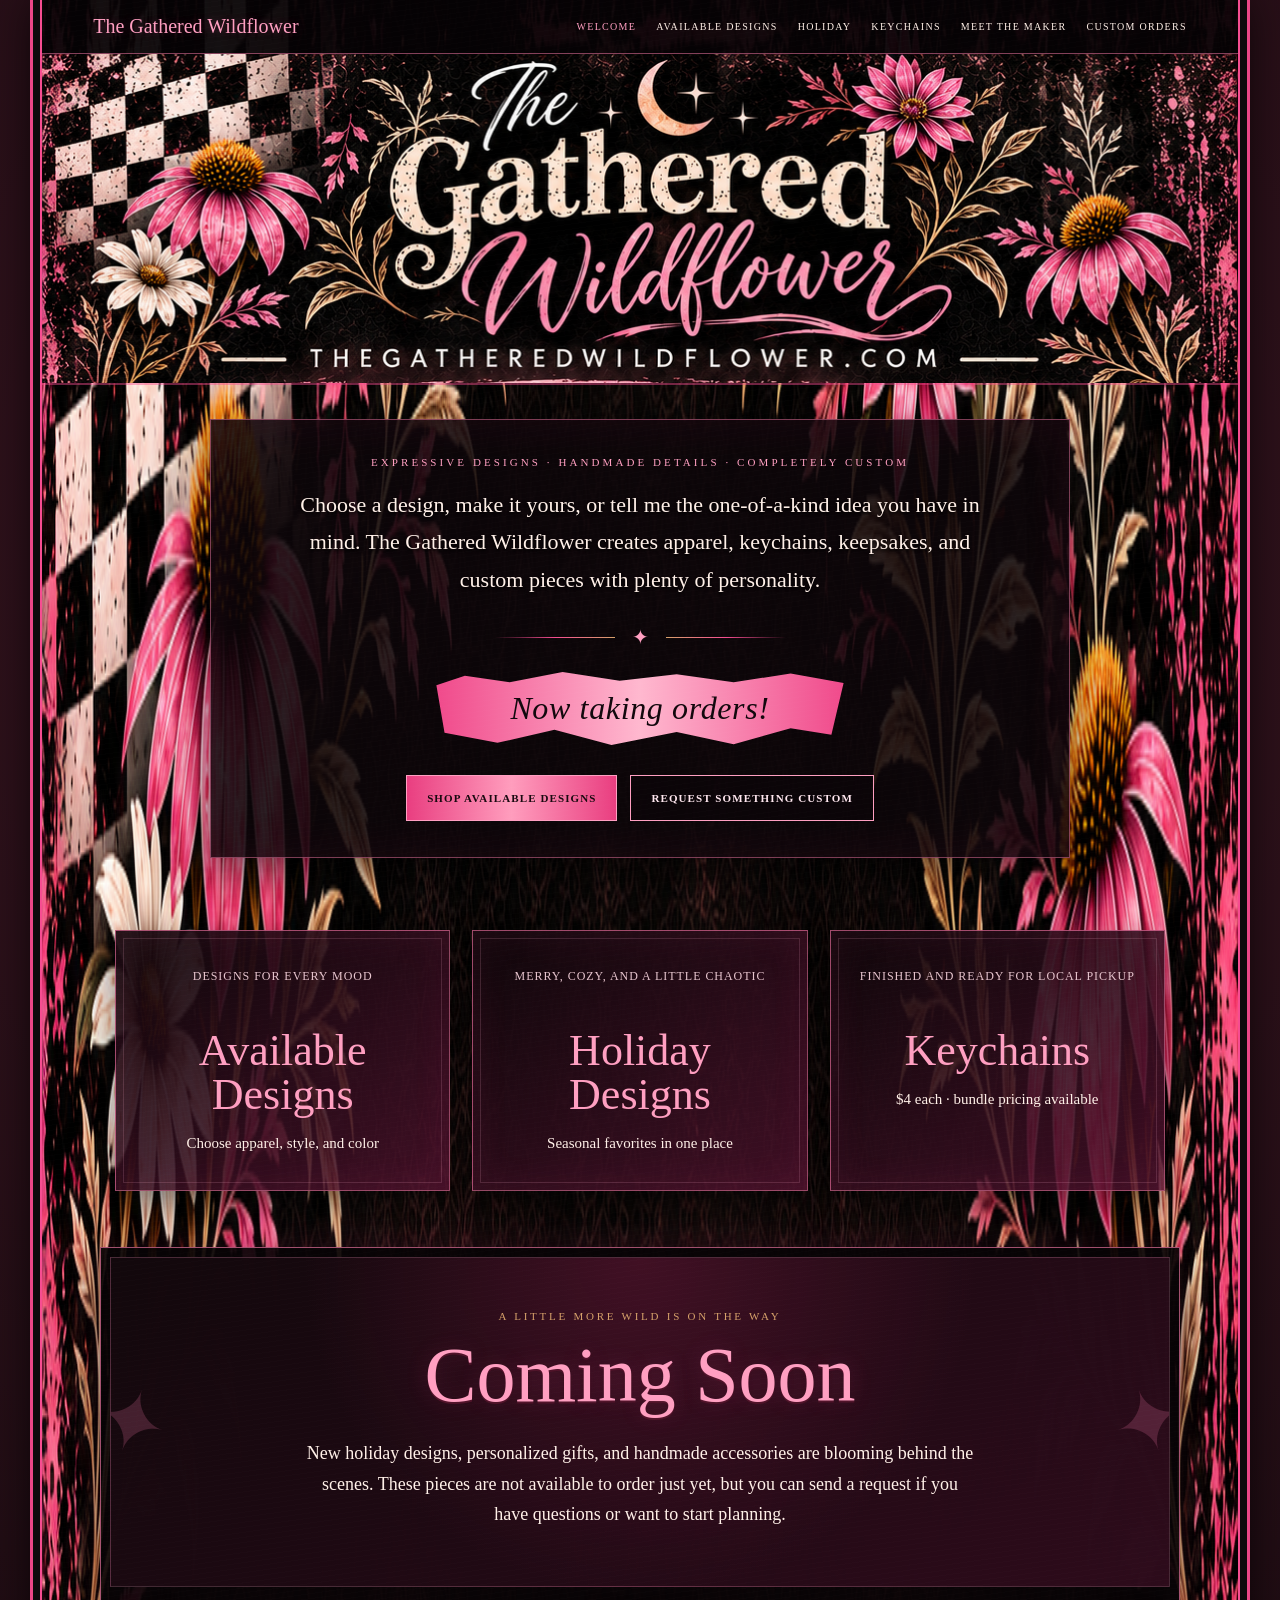
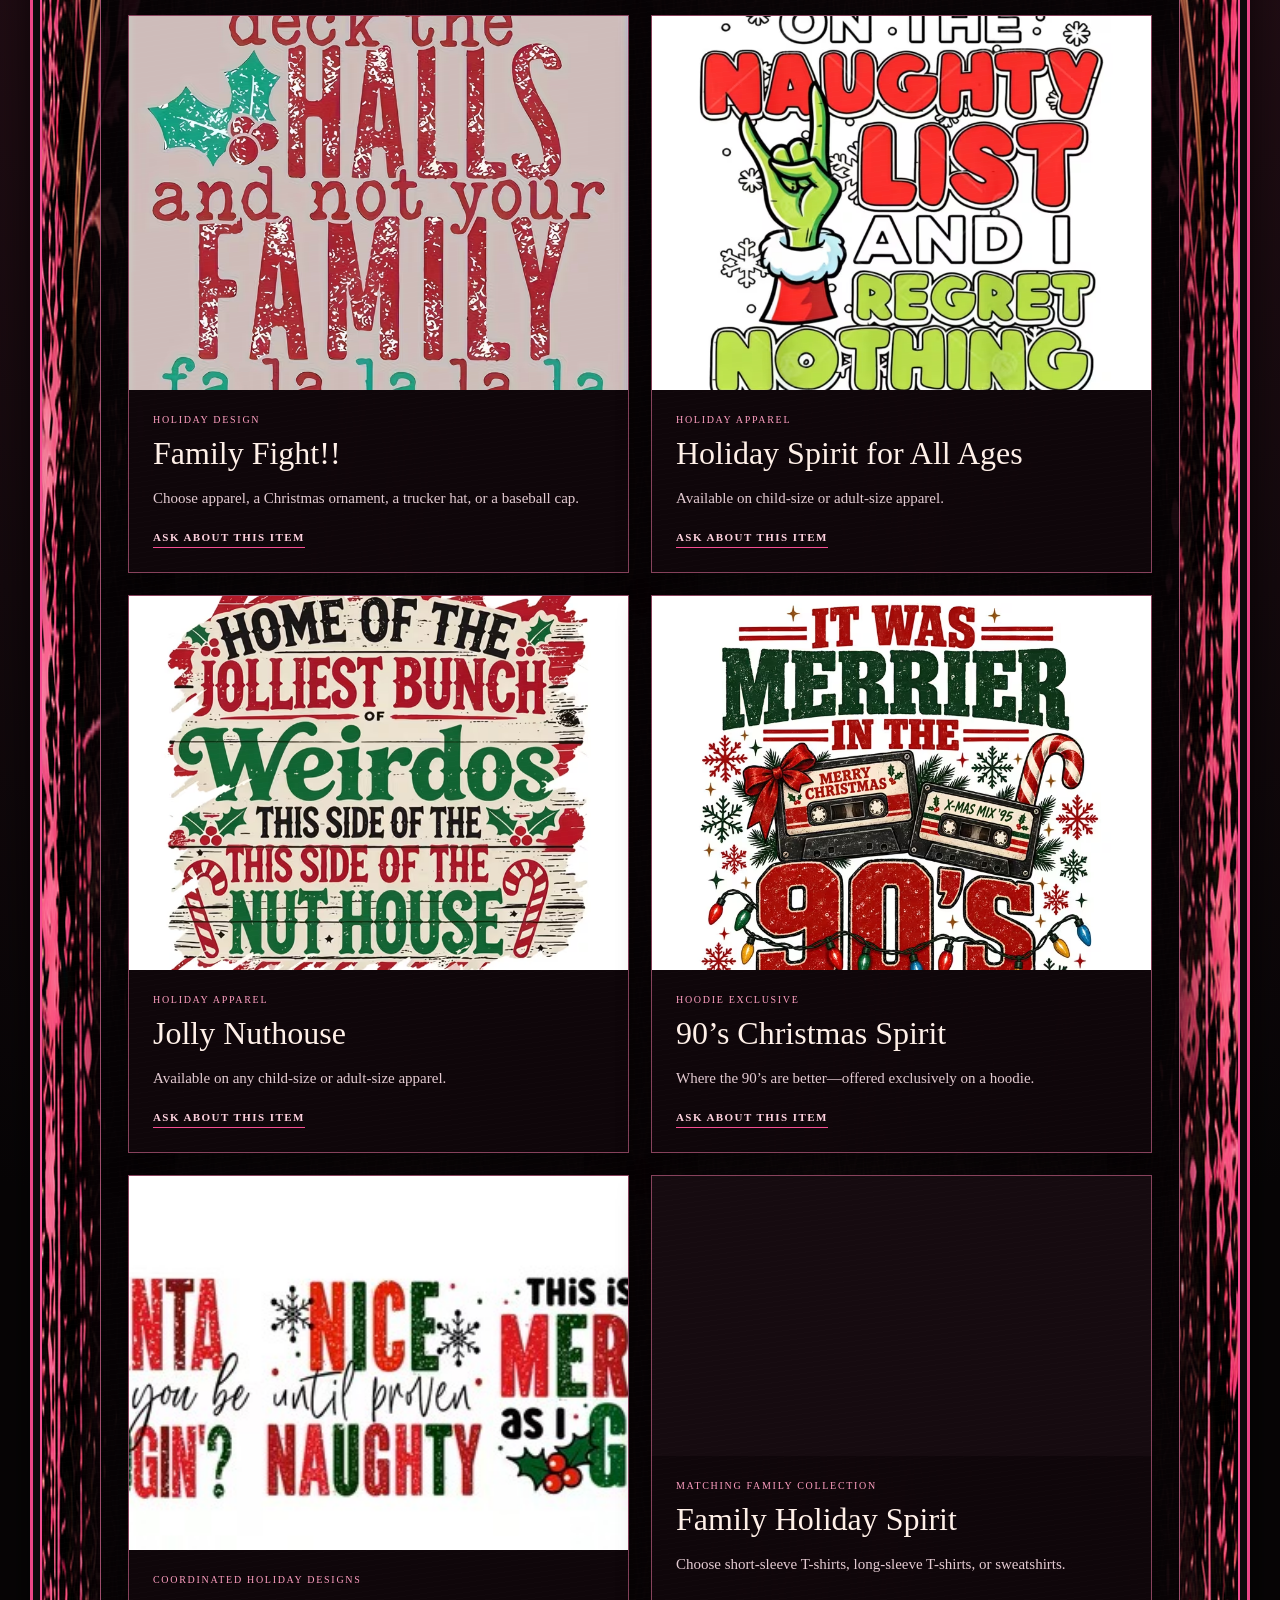
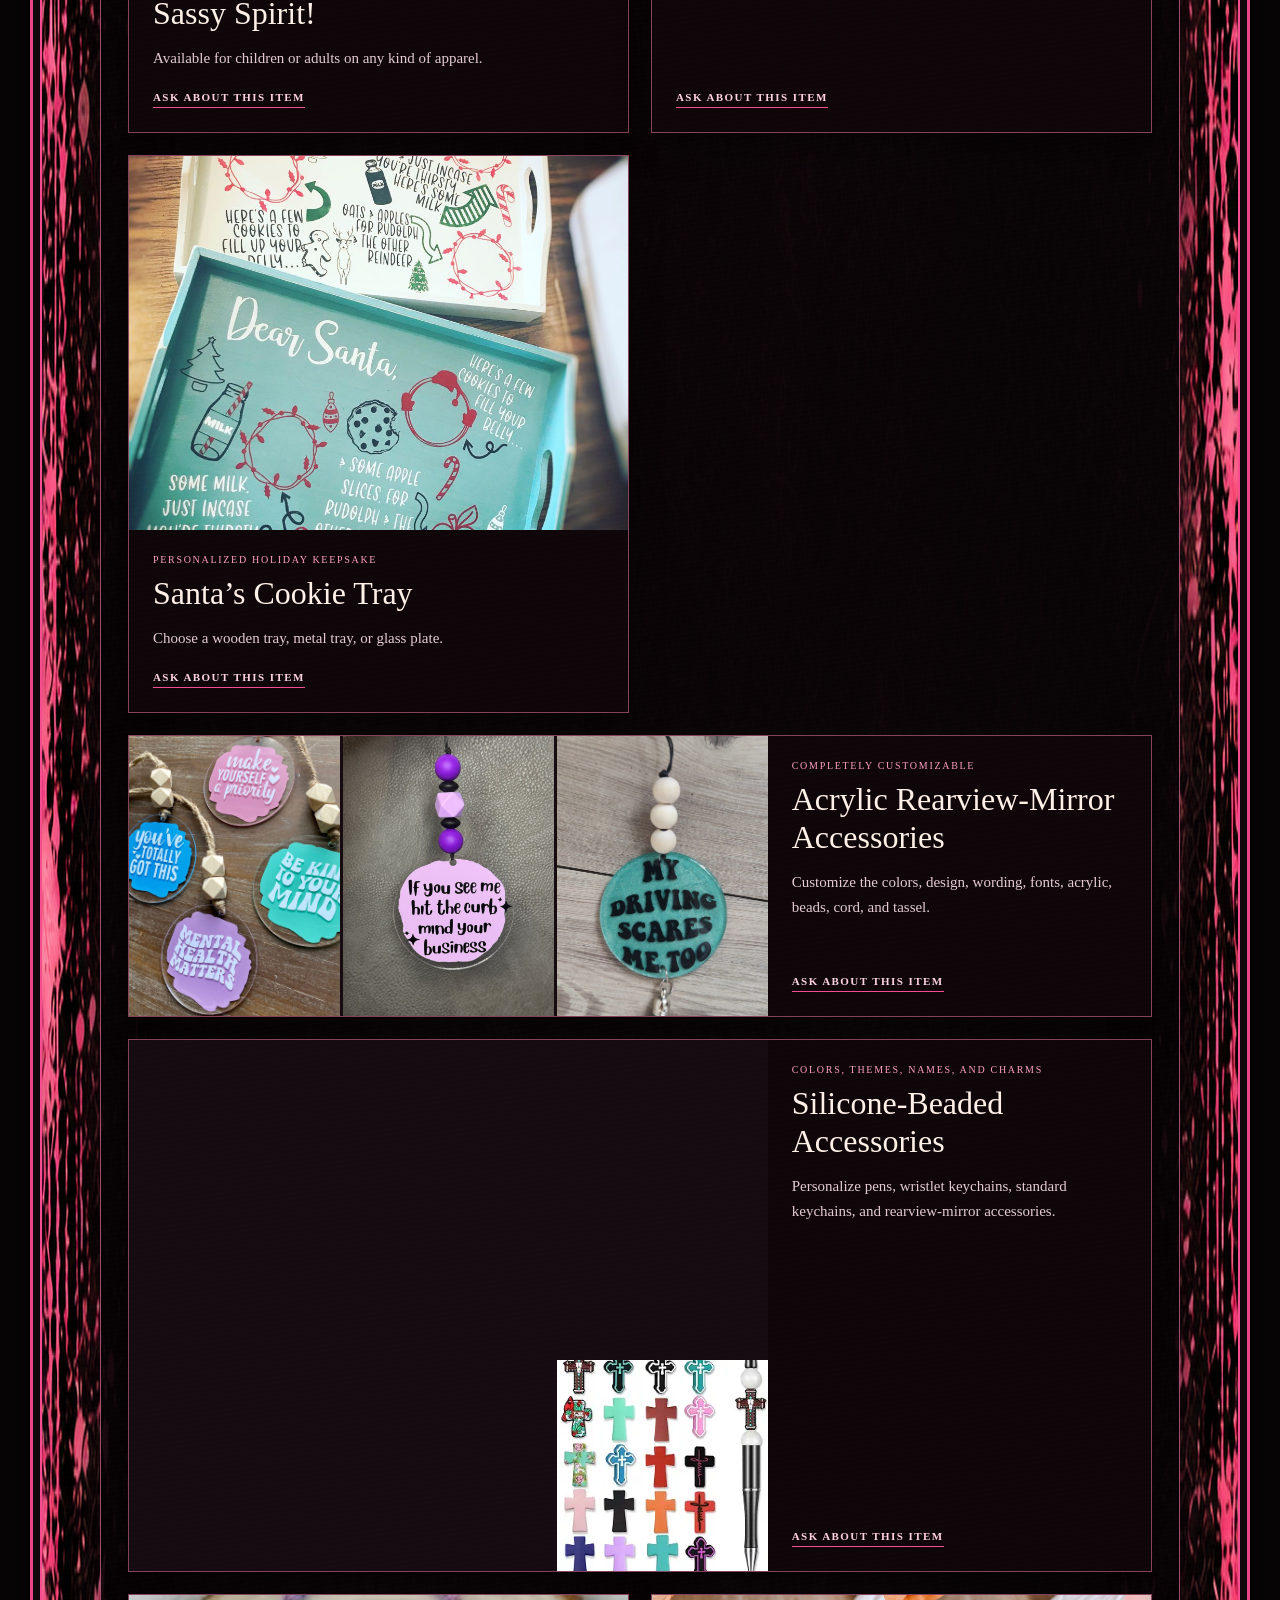
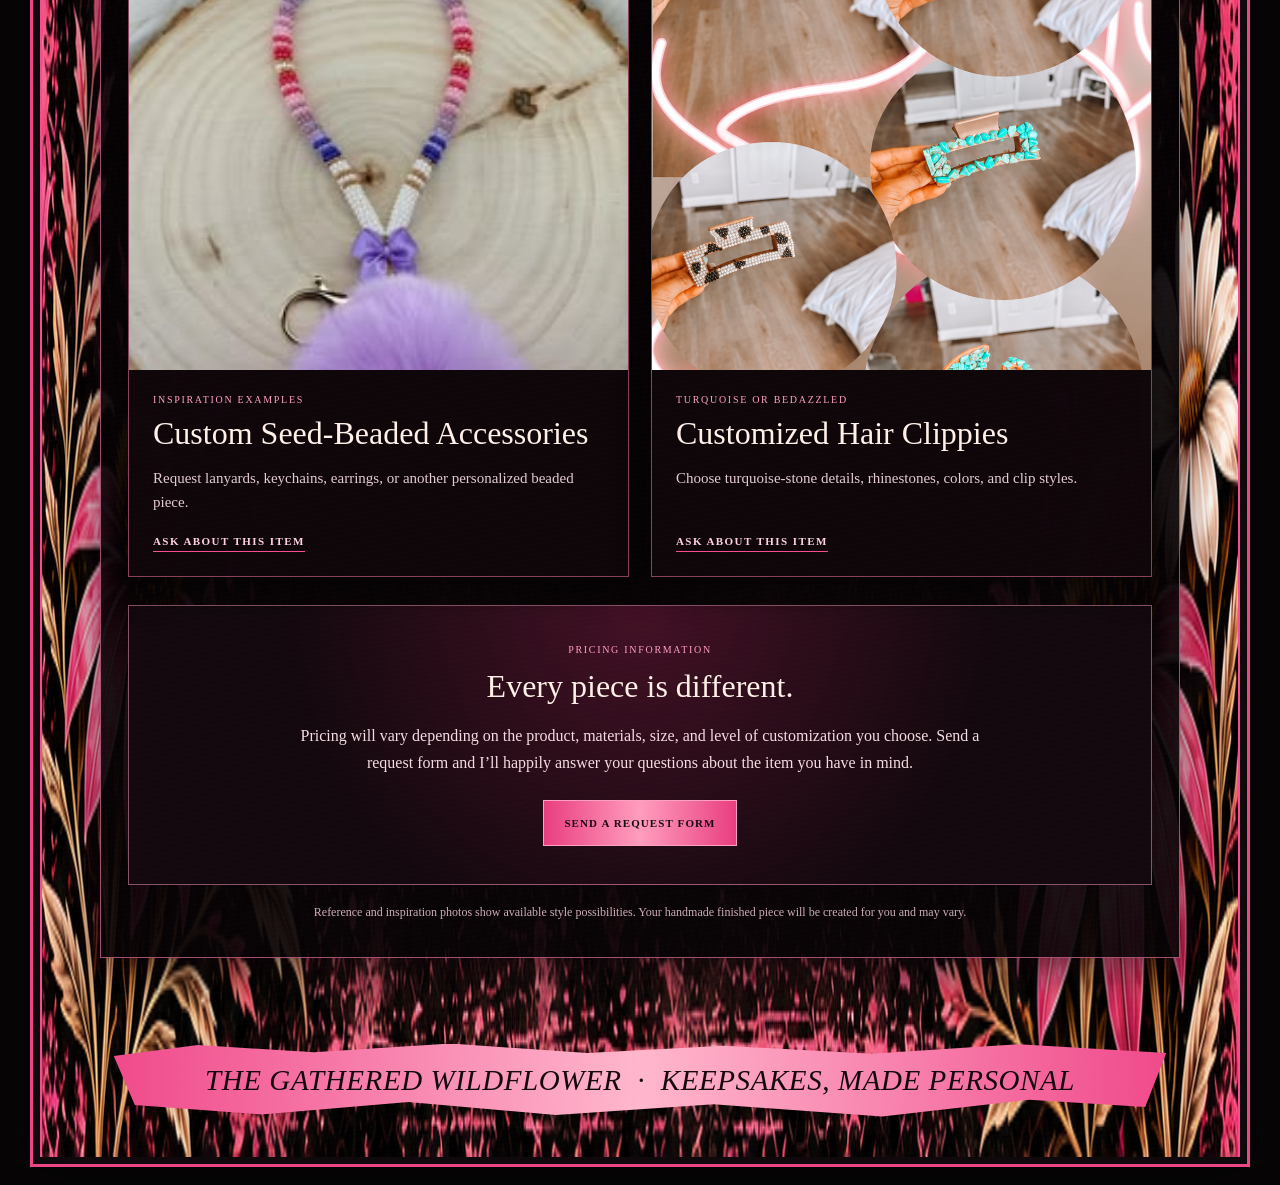
==== commit 557e4691: "Remove credited creator photo from gallery" ====
--- a/index.html
+++ b/index.html
@@ -6,7 +6,7 @@
   <meta name="theme-color" content="#090608">
   <meta name="description" content="The Gathered Wildflower — expressive apparel designs, handmade keychains, and completely custom keepsakes.">
   <title>The Gathered Wildflower | Keepsakes, Made Personal</title>
-  <link rel="stylesheet" href="styles.css?v=coming-soon-2">
+  <link rel="stylesheet" href="styles.css?v=coming-soon-3">
 </head>
 <body>
   <div class="page"><div class="frame">
@@ -85,7 +85,7 @@
             <div class="coming-card-copy"><p class="coming-card-type">Colors, themes, names, and charms</p><h3>Silicone-Beaded Accessories</h3><p>Personalize pens, wristlet keychains, standard keychains, and rearview-mirror accessories.</p><a href="custom-orders.html?design=Custom+Silicone+Beaded+Accessory" class="coming-inquiry">Ask about this item</a></div>
           </article>
           <article class="coming-card">
-            <div class="coming-media coming-media-grid"><img src="coming-soon/seed-beads-1.jpg" alt="Seed-beaded lanyard inspiration example" loading="lazy" decoding="async"><img src="coming-soon/seed-beads-2.jpg" alt="Seed-beaded pom-pom keychain inspiration example" loading="lazy" decoding="async"></div>
+            <div class="coming-media"><img src="coming-soon/seed-beads-2.jpg" alt="Seed-beaded pom-pom keychain inspiration example" loading="lazy" decoding="async"></div>
             <div class="coming-card-copy"><p class="coming-card-type">Inspiration examples</p><h3>Custom Seed-Beaded Accessories</h3><p>Request lanyards, keychains, earrings, or another personalized beaded piece.</p><a href="custom-orders.html?design=Custom+Seed+Beaded+Accessory" class="coming-inquiry">Ask about this item</a></div>
           </article>
           <article class="coming-card">
@@ -104,6 +104,6 @@
     </main>
     <footer>THE GATHERED WILDFLOWER &nbsp;·&nbsp; KEEPSAKES, MADE PERSONAL</footer>
   </div></div>
-  <script src="site.js?v=coming-soon-2" defer></script>
+  <script src="site.js?v=coming-soon-3" defer></script>
 </body>
 </html>
